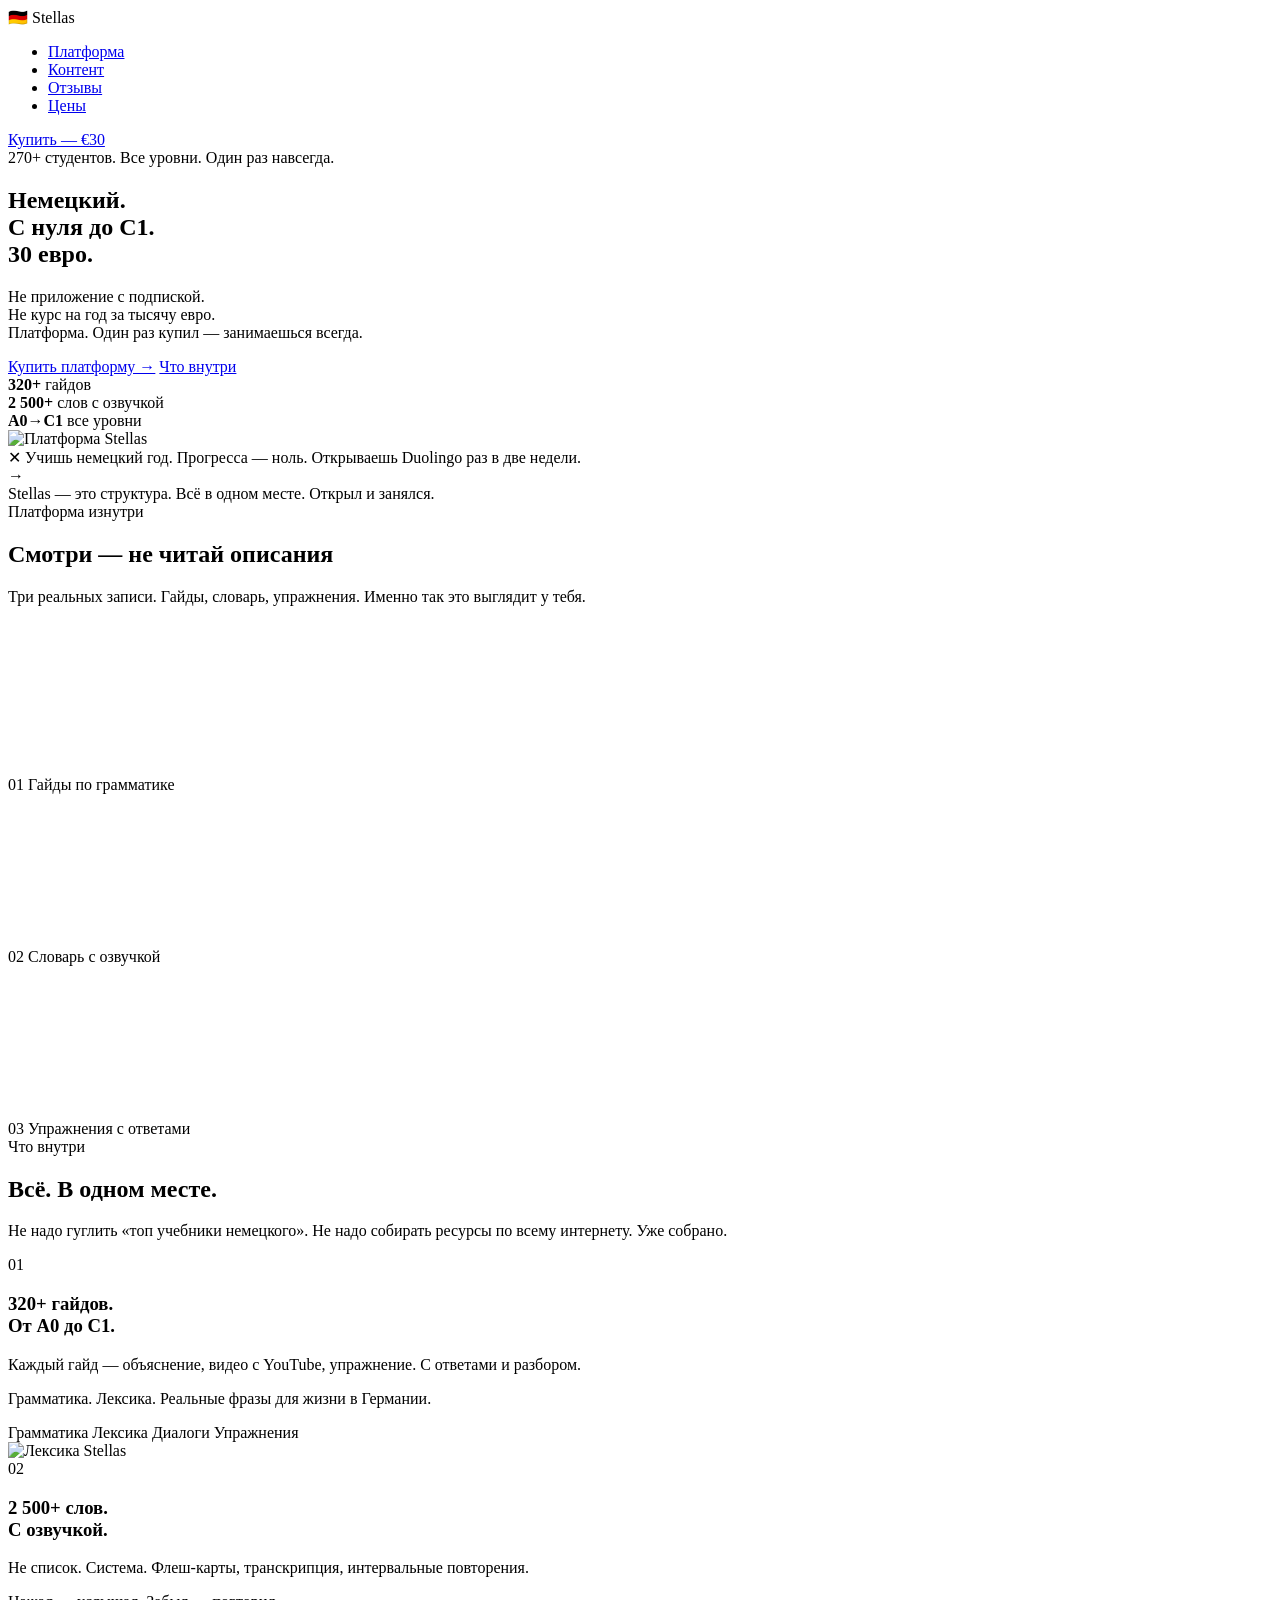
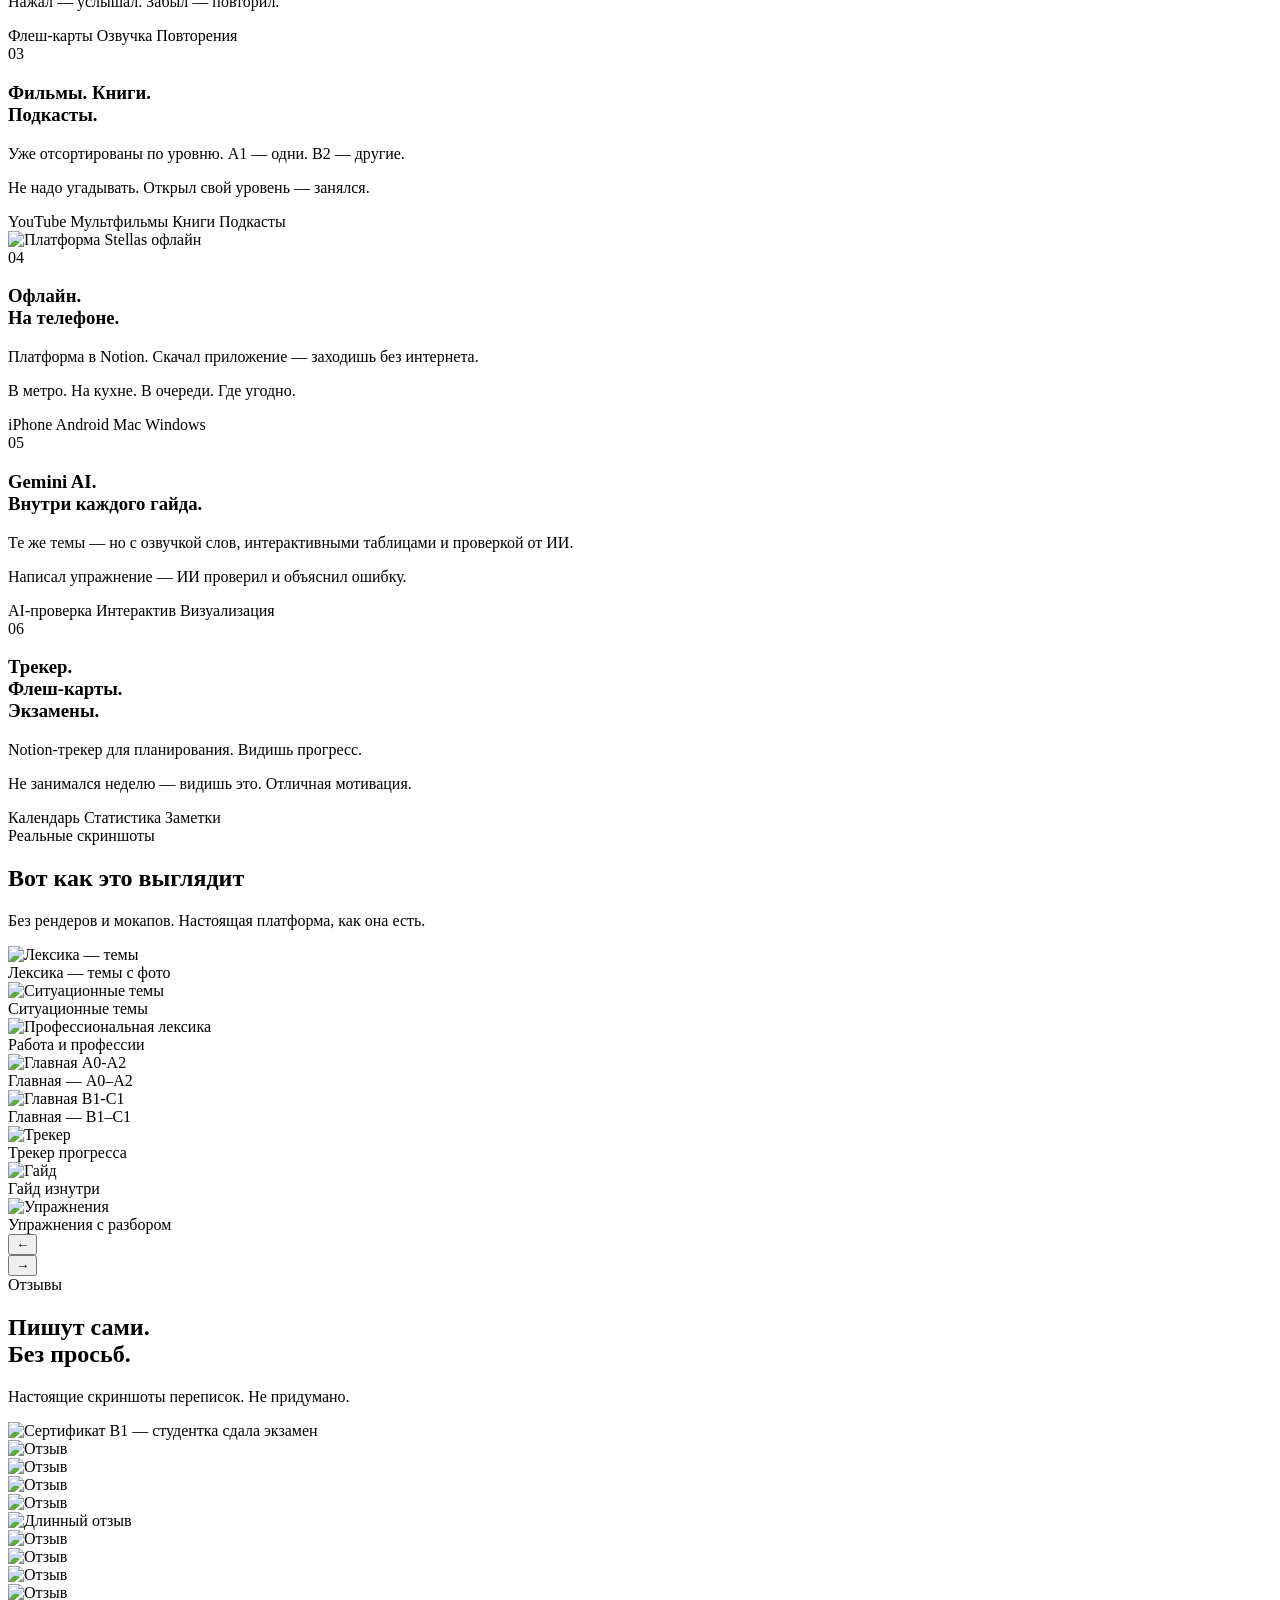
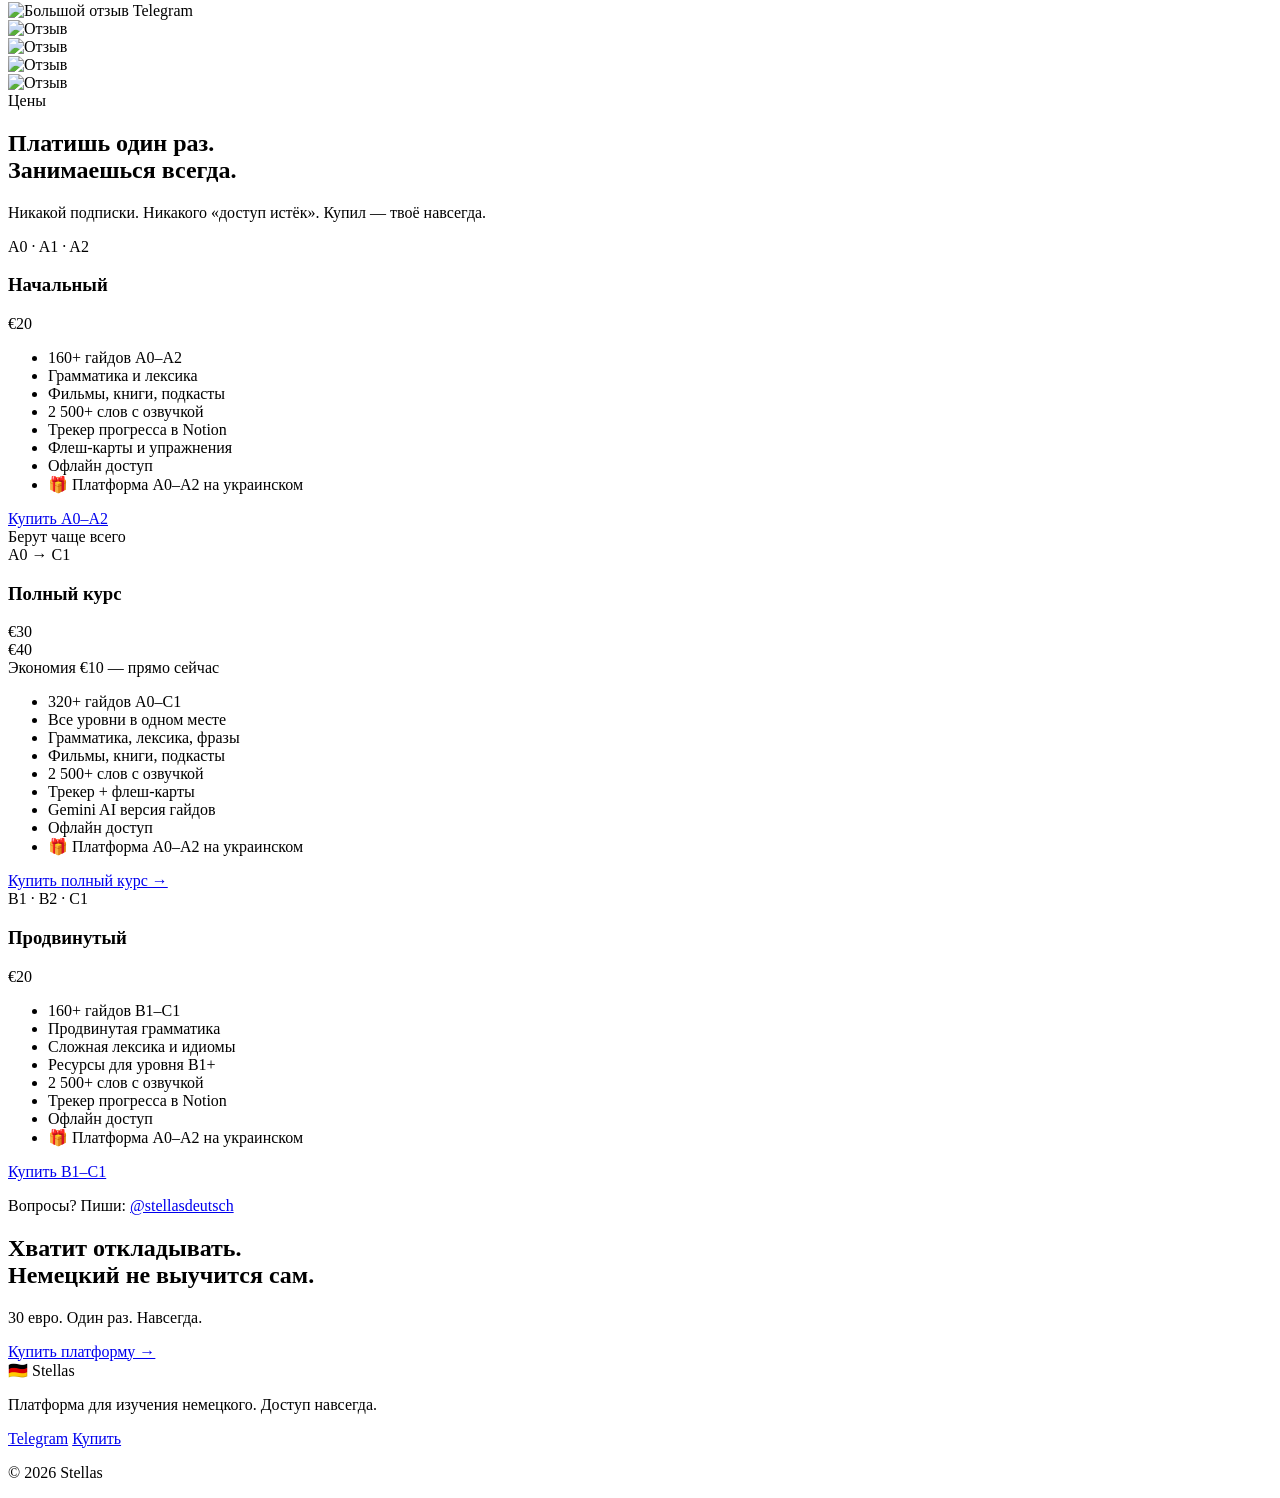
==== index.html @ a9d7dbe3 "Upload index.html" ====
<!DOCTYPE html>
<html lang="ru">
<head>
  <meta charset="UTF-8" />
  <meta name="viewport" content="width=device-width, initial-scale=1.0" />
  <title>Stellas — немецкий с нуля до C1</title>
  <meta name="description" content="320+ гайдов, 2500+ слов с озвучкой, фильмы и подкасты по уровню. Один раз — навсегда. 30 евро." />
  <link rel="preconnect" href="https://fonts.googleapis.com" />
  <link rel="preconnect" href="https://fonts.gstatic.com" crossorigin />
  <link href="https://fonts.googleapis.com/css2?family=Inter:ital,wght@0,300;0,400;0,500;0,600;0,700;0,800;0,900;1,400&display=swap" rel="stylesheet" />
  <link rel="stylesheet" href="style.css" />
</head>
<body>

  <!-- NAV -->
  <nav id="navbar">
    <div class="nav-inner">
      <div class="nav-logo">🇩🇪 Stellas</div>
      <ul class="nav-links">
        <li><a href="#features">Платформа</a></li>
        <li><a href="#platform">Контент</a></li>
        <li><a href="#reviews">Отзывы</a></li>
        <li><a href="#pricing">Цены</a></li>
      </ul>
      <a href="https://app.lava.top/801303618?tabId=products&sort=published" target="_blank" class="nav-cta" id="nav-buy-btn">Купить — €30</a>
    </div>
  </nav>

  <!-- HERO -->
  <section class="hero" id="hero">
    <div class="hero-inner">
      <div class="hero-left">
        <div class="hero-eyebrow">270+ студентов. Все уровни. Один раз навсегда.</div>
        <h1 class="hero-title">
          Немецкий.<br />
          <span class="hero-title-accent">С нуля до C1.</span><br />
          30 евро.
        </h1>
        <p class="hero-body">
          Не приложение с подпиской.<br />
          Не курс на год за тысячу евро.<br />
          Платформа. Один раз купил — занимаешься всегда.
        </p>
        <div class="hero-actions">
          <a href="https://app.lava.top/801303618?tabId=products&sort=published" target="_blank" class="btn-primary" id="hero-buy-btn">Купить платформу →</a>
          <a href="#features" class="btn-ghost" id="hero-learn-more-btn">Что внутри</a>
        </div>
        <div class="hero-proof">
          <div class="proof-item">
            <strong>320+</strong>
            <span>гайдов</span>
          </div>
          <div class="proof-sep"></div>
          <div class="proof-item">
            <strong>2 500+</strong>
            <span>слов с озвучкой</span>
          </div>
          <div class="proof-sep"></div>
          <div class="proof-item">
            <strong>A0→C1</strong>
            <span>все уровни</span>
          </div>
        </div>
      </div>
      <div class="hero-right">
        <div class="hero-mockup">
          <img src="платформа/Screenshot 2026-04-17 at 23.03.30.png" alt="Платформа Stellas" id="hero-platform-img" />
        </div>
      </div>
    </div>
  </section>

  <!-- PROBLEM STRIP -->
  <section class="problem-strip" id="problem">
    <div class="problem-inner">
      <div class="problem-text">
        <span class="problem-cross">✕</span> Учишь немецкий год. Прогресса — ноль. Открываешь Duolingo раз в две недели.
      </div>
      <div class="problem-arrow">→</div>
      <div class="problem-solution">
        Stellas — это структура. Всё в одном месте. Открыл и занялся.
      </div>
    </div>
  </section>

  <!-- VIDEO -->
  <section class="video-section" id="video">
    <div class="section-header">
      <div class="section-label">Платформа изнутри</div>
      <h2 class="section-title">Смотри — не читай описания</h2>
      <p class="section-sub">Три реальных записи. Гайды, словарь, упражнения. Именно так это выглядит у тебя.</p>
    </div>
    <div class="video-grid">
      <div class="video-card" id="video-card-1">
        <video autoplay muted loop playsinline>
          <source src="Screen Recording 2026-04-24 at 21.16.39.mov" type="video/mp4" />
        </video>
        <div class="video-label">
          <span class="video-num">01</span>
          <span>Гайды по грамматике</span>
        </div>
      </div>
      <div class="video-card" id="video-card-2">
        <video autoplay muted loop playsinline>
          <source src="Screen Recording 2026-04-24 at 21.17.25.mov" type="video/mp4" />
        </video>
        <div class="video-label">
          <span class="video-num">02</span>
          <span>Словарь с озвучкой</span>
        </div>
      </div>
      <div class="video-card" id="video-card-3">
        <video autoplay muted loop playsinline>
          <source src="Screen Recording 2026-04-24 at 21.18.59.mov" type="video/mp4" />
        </video>
        <div class="video-label">
          <span class="video-num">03</span>
          <span>Упражнения с ответами</span>
        </div>
      </div>
    </div>
  </section>

  <!-- FEATURES -->
  <section class="features" id="features">
    <div class="section-header">
      <div class="section-label">Что внутри</div>
      <h2 class="section-title">Всё. В одном месте.</h2>
      <p class="section-sub">Не надо гуглить «топ учебники немецкого». Не надо собирать ресурсы по всему интернету. Уже собрано.</p>
    </div>

    <div class="features-bento">

      <div class="bento-card bento-wide" id="feature-guides">
        <div class="bento-content">
          <div class="bento-num">01</div>
          <h3>320+ гайдов.<br />От A0 до C1.</h3>
          <p>Каждый гайд — объяснение, видео с YouTube, упражнение. С ответами и разбором.</p>
          <p>Грамматика. Лексика. Реальные фразы для жизни в Германии.</p>
          <div class="bento-tags">
            <span>Грамматика</span>
            <span>Лексика</span>
            <span>Диалоги</span>
            <span>Упражнения</span>
          </div>
        </div>
        <div class="bento-img-wrap">
          <img src="платформа/Screenshot 2026-04-17 at 22.57.35.png" alt="Лексика Stellas" />
        </div>
      </div>

      <div class="bento-card" id="feature-words">
        <div class="bento-num">02</div>
        <h3>2 500+ слов.<br />С озвучкой.</h3>
        <p>Не список. Система. Флеш-карты, транскрипция, интервальные повторения.</p>
        <p>Нажал — услышал. Забыл — повторил.</p>
        <div class="bento-tags">
          <span>Флеш-карты</span>
          <span>Озвучка</span>
          <span>Повторения</span>
        </div>
      </div>

      <div class="bento-card" id="feature-resources">
        <div class="bento-num">03</div>
        <h3>Фильмы. Книги.<br />Подкасты.</h3>
        <p>Уже отсортированы по уровню. A1 — одни. B2 — другие.</p>
        <p>Не надо угадывать. Открыл свой уровень — занялся.</p>
        <div class="bento-tags">
          <span>YouTube</span>
          <span>Мультфильмы</span>
          <span>Книги</span>
          <span>Подкасты</span>
        </div>
      </div>

      <div class="bento-card bento-wide bento-flip" id="feature-platform">
        <div class="bento-img-wrap">
          <img src="платформа/Screenshot 2026-04-18 at 17.24.34.png" alt="Платформа Stellas офлайн" />
        </div>
        <div class="bento-content">
          <div class="bento-num">04</div>
          <h3>Офлайн.<br />На телефоне.</h3>
          <p>Платформа в Notion. Скачал приложение — заходишь без интернета.</p>
          <p>В метро. На кухне. В очереди. Где угодно.</p>
          <div class="bento-tags">
            <span>iPhone</span>
            <span>Android</span>
            <span>Mac</span>
            <span>Windows</span>
          </div>
        </div>
      </div>

      <div class="bento-card bento-accent" id="feature-gemini">
        <div class="bento-num bento-num-light">05</div>
        <h3>Gemini AI.<br />Внутри каждого гайда.</h3>
        <p>Те же темы — но с озвучкой слов, интерактивными таблицами и проверкой от ИИ.</p>
        <p>Написал упражнение — ИИ проверил и объяснил ошибку.</p>
        <div class="bento-tags bento-tags-light">
          <span>AI-проверка</span>
          <span>Интерактив</span>
          <span>Визуализация</span>
        </div>
      </div>

      <div class="bento-card" id="feature-tracker">
        <div class="bento-num">06</div>
        <h3>Трекер.<br />Флеш-карты.<br />Экзамены.</h3>
        <p>Notion-трекер для планирования. Видишь прогресс.</p>
        <p>Не занимался неделю — видишь это. Отличная мотивация.</p>
        <div class="bento-tags">
          <span>Календарь</span>
          <span>Статистика</span>
          <span>Заметки</span>
        </div>
      </div>

    </div>
  </section>

  <!-- SCREENSHOTS SLIDER -->
  <section class="platform" id="platform">
    <div class="section-header">
      <div class="section-label">Реальные скриншоты</div>
      <h2 class="section-title">Вот как это выглядит</h2>
      <p class="section-sub">Без рендеров и мокапов. Настоящая платформа, как она есть.</p>
    </div>
    <div class="screenshots-slider" id="screenshots-slider">
      <div class="screenshots-track" id="screenshots-track">
        <div class="screenshot-slide">
          <img src="платформа/Screenshot 2026-04-17 at 22.57.35.png" alt="Лексика — темы" />
          <div class="slide-caption">Лексика — темы с фото</div>
        </div>
        <div class="screenshot-slide">
          <img src="платформа/Screenshot 2026-04-17 at 22.58.00.png" alt="Ситуационные темы" />
          <div class="slide-caption">Ситуационные темы</div>
        </div>
        <div class="screenshot-slide">
          <img src="платформа/Screenshot 2026-04-17 at 22.58.31.png" alt="Профессиональная лексика" />
          <div class="slide-caption">Работа и профессии</div>
        </div>
        <div class="screenshot-slide">
          <img src="платформа/Screenshot 2026-04-17 at 23.03.30.png" alt="Главная A0-A2" />
          <div class="slide-caption">Главная — A0–A2</div>
        </div>
        <div class="screenshot-slide">
          <img src="платформа/Screenshot 2026-04-18 at 17.24.34.png" alt="Главная B1-C1" />
          <div class="slide-caption">Главная — B1–C1</div>
        </div>
        <div class="screenshot-slide">
          <img src="платформа/Screenshot 2026-04-17 at 23.04.12.png" alt="Трекер" />
          <div class="slide-caption">Трекер прогресса</div>
        </div>
        <div class="screenshot-slide">
          <img src="платформа/photo_2026-04-23_18-46-44.jpg" alt="Гайд" />
          <div class="slide-caption">Гайд изнутри</div>
        </div>
        <div class="screenshot-slide">
          <img src="платформа/photo_2026-04-23_18-46-44 (2).jpg" alt="Упражнения" />
          <div class="slide-caption">Упражнения с разбором</div>
        </div>
      </div>
    </div>
    <div class="slider-controls">
      <button class="slider-btn" id="slider-prev" onclick="slideChange(-1)">←</button>
      <div class="slider-dots" id="slider-dots"></div>
      <button class="slider-btn" id="slider-next" onclick="slideChange(1)">→</button>
    </div>
  </section>

  <!-- REVIEWS -->
  <section class="reviews" id="reviews">
    <div class="section-header">
      <div class="section-label">Отзывы</div>
      <h2 class="section-title">Пишут сами.<br />Без просьб.</h2>
      <p class="section-sub">Настоящие скриншоты переписок. Не придумано.</p>
    </div>

    <div class="reviews-masonry">

      <!-- COLUMN 1 -->
      <div class="reviews-col">
        <div class="review-photo-card" id="review-cert">
          <img src="reviews/photo_2025-08-21_14-51-36.jpg" alt="Сертификат B1 — студентка сдала экзамен" />
        </div>
        <div class="review-photo-card" id="review-r3">
          <img src="reviews/photo_2025-03-27_22-00-14.jpg" alt="Отзыв" />
        </div>
        <div class="review-photo-card" id="review-r6">
          <img src="reviews/photo_2025-06-15_16-45-13 (2).jpg" alt="Отзыв" />
        </div>
        <div class="review-photo-card" id="review-r9">
          <img src="reviews/photo_2026-03-03_19-51-55.jpg" alt="Отзыв" />
        </div>
        <div class="review-photo-card" id="review-r12">
          <img src="reviews/photo_2026-03-15_18-00-11.jpg" alt="Отзыв" />
        </div>
      </div>

      <!-- COLUMN 2 -->
      <div class="reviews-col">
        <div class="review-photo-card" id="review-long">
          <img src="reviews/photo_2025-03-29_17-36-30.jpg" alt="Длинный отзыв" />
        </div>
        <div class="review-photo-card" id="review-r4">
          <img src="reviews/photo_2025-03-27_23-09-20.jpg" alt="Отзыв" />
        </div>
        <div class="review-photo-card" id="review-r7">
          <img src="reviews/photo_2025-05-23_20-03-47.jpg" alt="Отзыв" />
        </div>
        <div class="review-photo-card" id="review-r10">
          <img src="reviews/photo_2026-03-03_19-51-55 (2).jpg" alt="Отзыв" />
        </div>
        <div class="review-photo-card" id="review-r13">
          <img src="reviews/photo_2026-03-15_18-00-13.jpg" alt="Отзыв" />
        </div>
      </div>

      <!-- COLUMN 3 -->
      <div class="reviews-col">
        <div class="review-photo-card" id="review-tg-long">
          <img src="reviews/photo_2026-01-12_19-38-48.jpg" alt="Большой отзыв Telegram" />
        </div>
        <div class="review-photo-card" id="review-r5">
          <img src="reviews/photo_2025-03-27_22-05-08.jpg" alt="Отзыв" />
        </div>
        <div class="review-photo-card" id="review-r8">
          <img src="reviews/photo_2025-08-21_14-51-36 (2).jpg" alt="Отзыв" />
        </div>
        <div class="review-photo-card" id="review-r11">
          <img src="reviews/photo_2026-03-15_18-00-00.jpg" alt="Отзыв" />
        </div>
        <div class="review-photo-card" id="review-r14">
          <img src="reviews/photo_2026-03-23_10-42-29.jpg" alt="Отзыв" />
        </div>
      </div>

    </div>
  </section>

  <!-- PRICING -->
  <section class="pricing" id="pricing">
    <div class="section-header">
      <div class="section-label">Цены</div>
      <h2 class="section-title">Платишь один раз.<br />Занимаешься всегда.</h2>
      <p class="section-sub">Никакой подписки. Никакого «доступ истёк». Купил — твоё навсегда.</p>
    </div>

    <div class="pricing-cards">

      <div class="pricing-card" id="pricing-a0-a2">
        <div class="plan-level">A0 · A1 · A2</div>
        <h3 class="plan-name">Начальный</h3>
        <div class="plan-price">€20</div>
        <ul class="plan-features">
          <li>160+ гайдов A0–A2</li>
          <li>Грамматика и лексика</li>
          <li>Фильмы, книги, подкасты</li>
          <li>2 500+ слов с озвучкой</li>
          <li>Трекер прогресса в Notion</li>
          <li>Флеш-карты и упражнения</li>
          <li>Офлайн доступ</li>
          <li class="bonus-item">🎁 Платформа A0–A2 на украинском</li>
        </ul>
        <a href="https://app.lava.top/801303618?tabId=products&sort=published" target="_blank" class="plan-btn" id="pricing-a0-btn">Купить A0–A2</a>
      </div>

      <div class="pricing-card pricing-featured" id="pricing-full">
        <div class="plan-badge">Берут чаще всего</div>
        <div class="plan-level">A0 → C1</div>
        <h3 class="plan-name">Полный курс</h3>
        <div class="plan-price-wrap">
          <div class="plan-price">€30</div>
          <div class="plan-old-price">€40</div>
        </div>
        <div class="plan-savings">Экономия €10 — прямо сейчас</div>
        <ul class="plan-features">
          <li>320+ гайдов A0–C1</li>
          <li>Все уровни в одном месте</li>
          <li>Грамматика, лексика, фразы</li>
          <li>Фильмы, книги, подкасты</li>
          <li>2 500+ слов с озвучкой</li>
          <li>Трекер + флеш-карты</li>
          <li>Gemini AI версия гайдов</li>
          <li>Офлайн доступ</li>
          <li class="bonus-item">🎁 Платформа A0–A2 на украинском</li>
        </ul>
        <a href="https://app.lava.top/801303618?tabId=products&sort=published" target="_blank" class="plan-btn plan-btn-primary" id="pricing-full-btn">Купить полный курс →</a>
      </div>

      <div class="pricing-card" id="pricing-b1-c1">
        <div class="plan-level">B1 · B2 · C1</div>
        <h3 class="plan-name">Продвинутый</h3>
        <div class="plan-price">€20</div>
        <ul class="plan-features">
          <li>160+ гайдов B1–C1</li>
          <li>Продвинутая грамматика</li>
          <li>Сложная лексика и идиомы</li>
          <li>Ресурсы для уровня B1+</li>
          <li>2 500+ слов с озвучкой</li>
          <li>Трекер прогресса в Notion</li>
          <li>Офлайн доступ</li>
          <li class="bonus-item">🎁 Платформа A0–A2 на украинском</li>
        </ul>
        <a href="https://app.lava.top/801303618?tabId=products&sort=published" target="_blank" class="plan-btn" id="pricing-b1-btn">Купить B1–C1</a>
      </div>

    </div>

    <p class="pricing-note">Вопросы? Пиши: <a href="https://t.me/stellasdeutsch" target="_blank">@stellasdeutsch</a></p>
  </section>

  <!-- CTA -->
  <section class="cta-banner" id="cta">
    <div class="cta-inner">
      <h2>Хватит откладывать.<br />Немецкий не выучится сам.</h2>
      <p>30 евро. Один раз. Навсегда.</p>
      <a href="https://app.lava.top/801303618?tabId=products&sort=published" target="_blank" class="btn-primary btn-large" id="cta-final-btn">Купить платформу →</a>
    </div>
  </section>

  <!-- FOOTER -->
  <footer class="footer" id="footer">
    <div class="footer-inner">
      <div class="footer-brand">🇩🇪 Stellas</div>
      <p>Платформа для изучения немецкого. Доступ навсегда.</p>
      <div class="footer-links">
        <a href="https://t.me/stellasdeutsch" target="_blank">Telegram</a>
        <a href="https://app.lava.top/801303618?tabId=products&sort=published" target="_blank">Купить</a>
      </div>
      <p class="footer-legal">© 2026 Stellas</p>
    </div>
  </footer>

  <script src="script.js"></script>
</body>
</html>
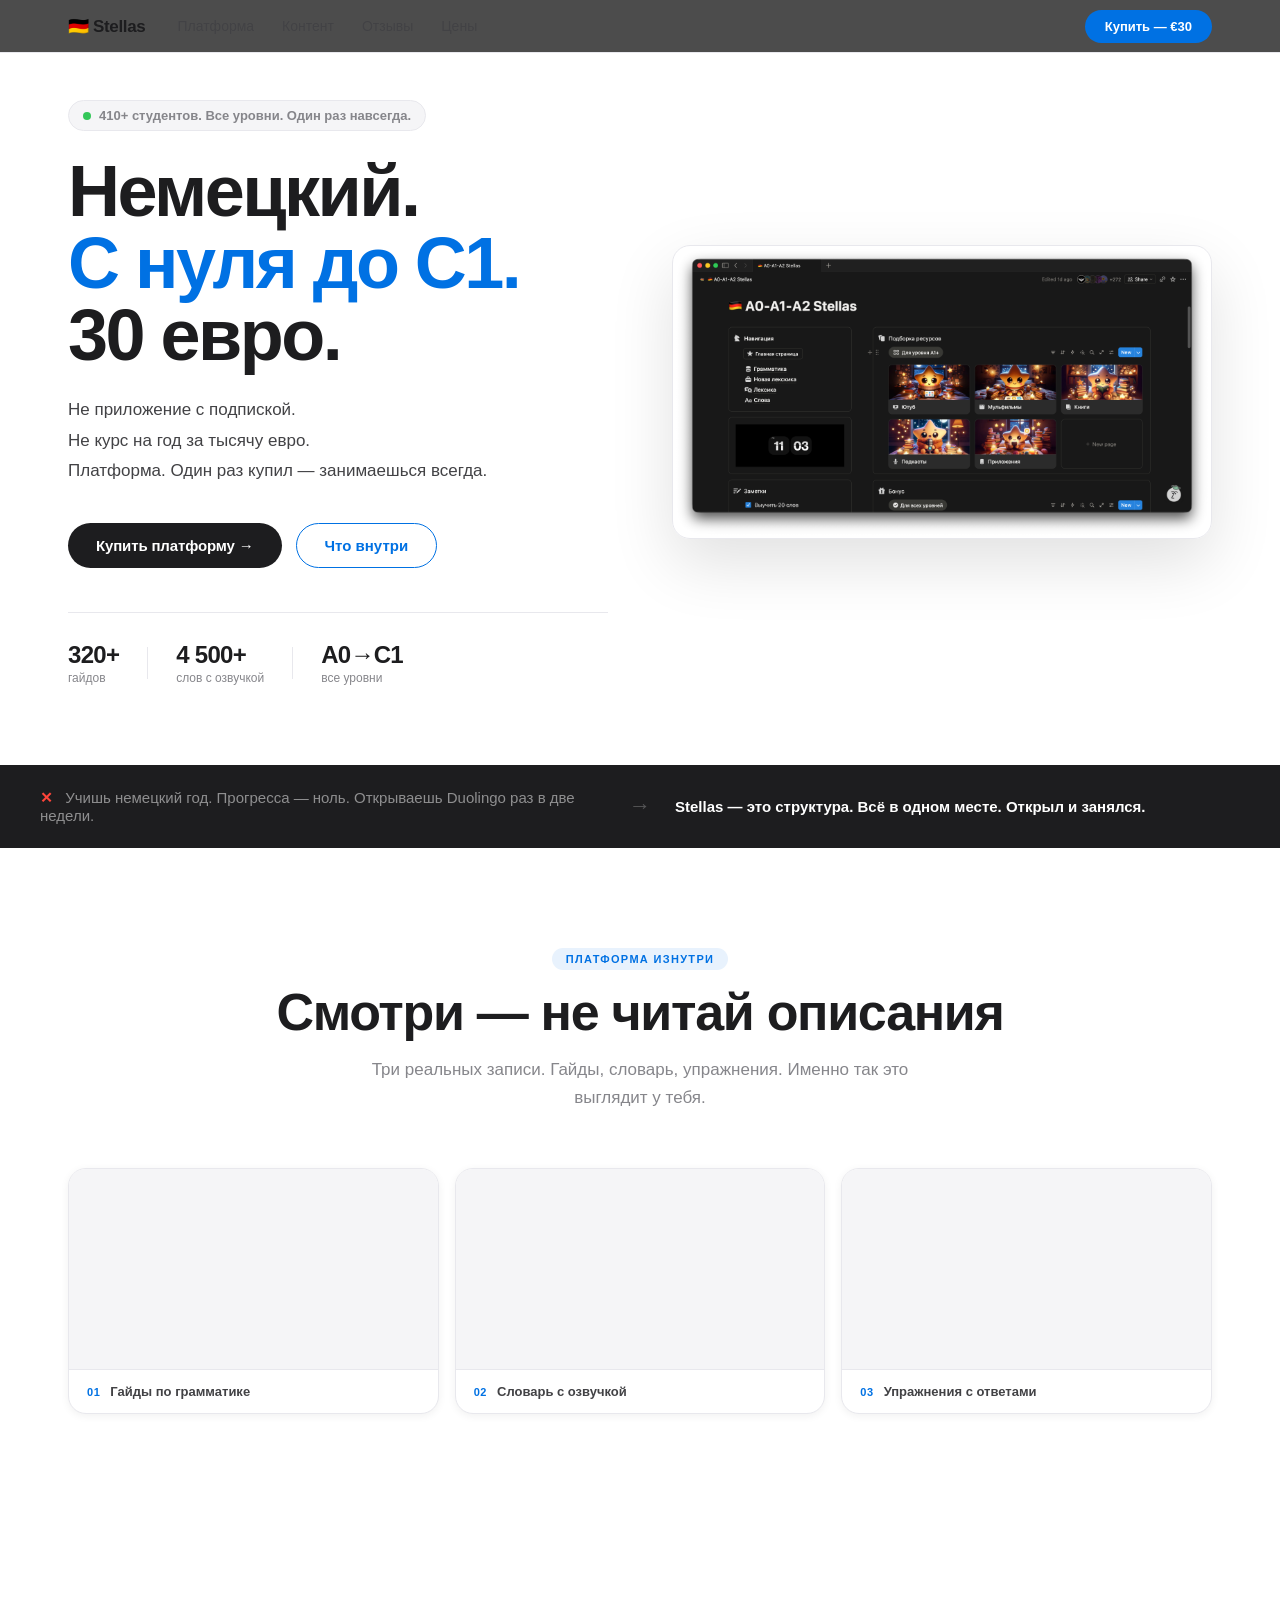
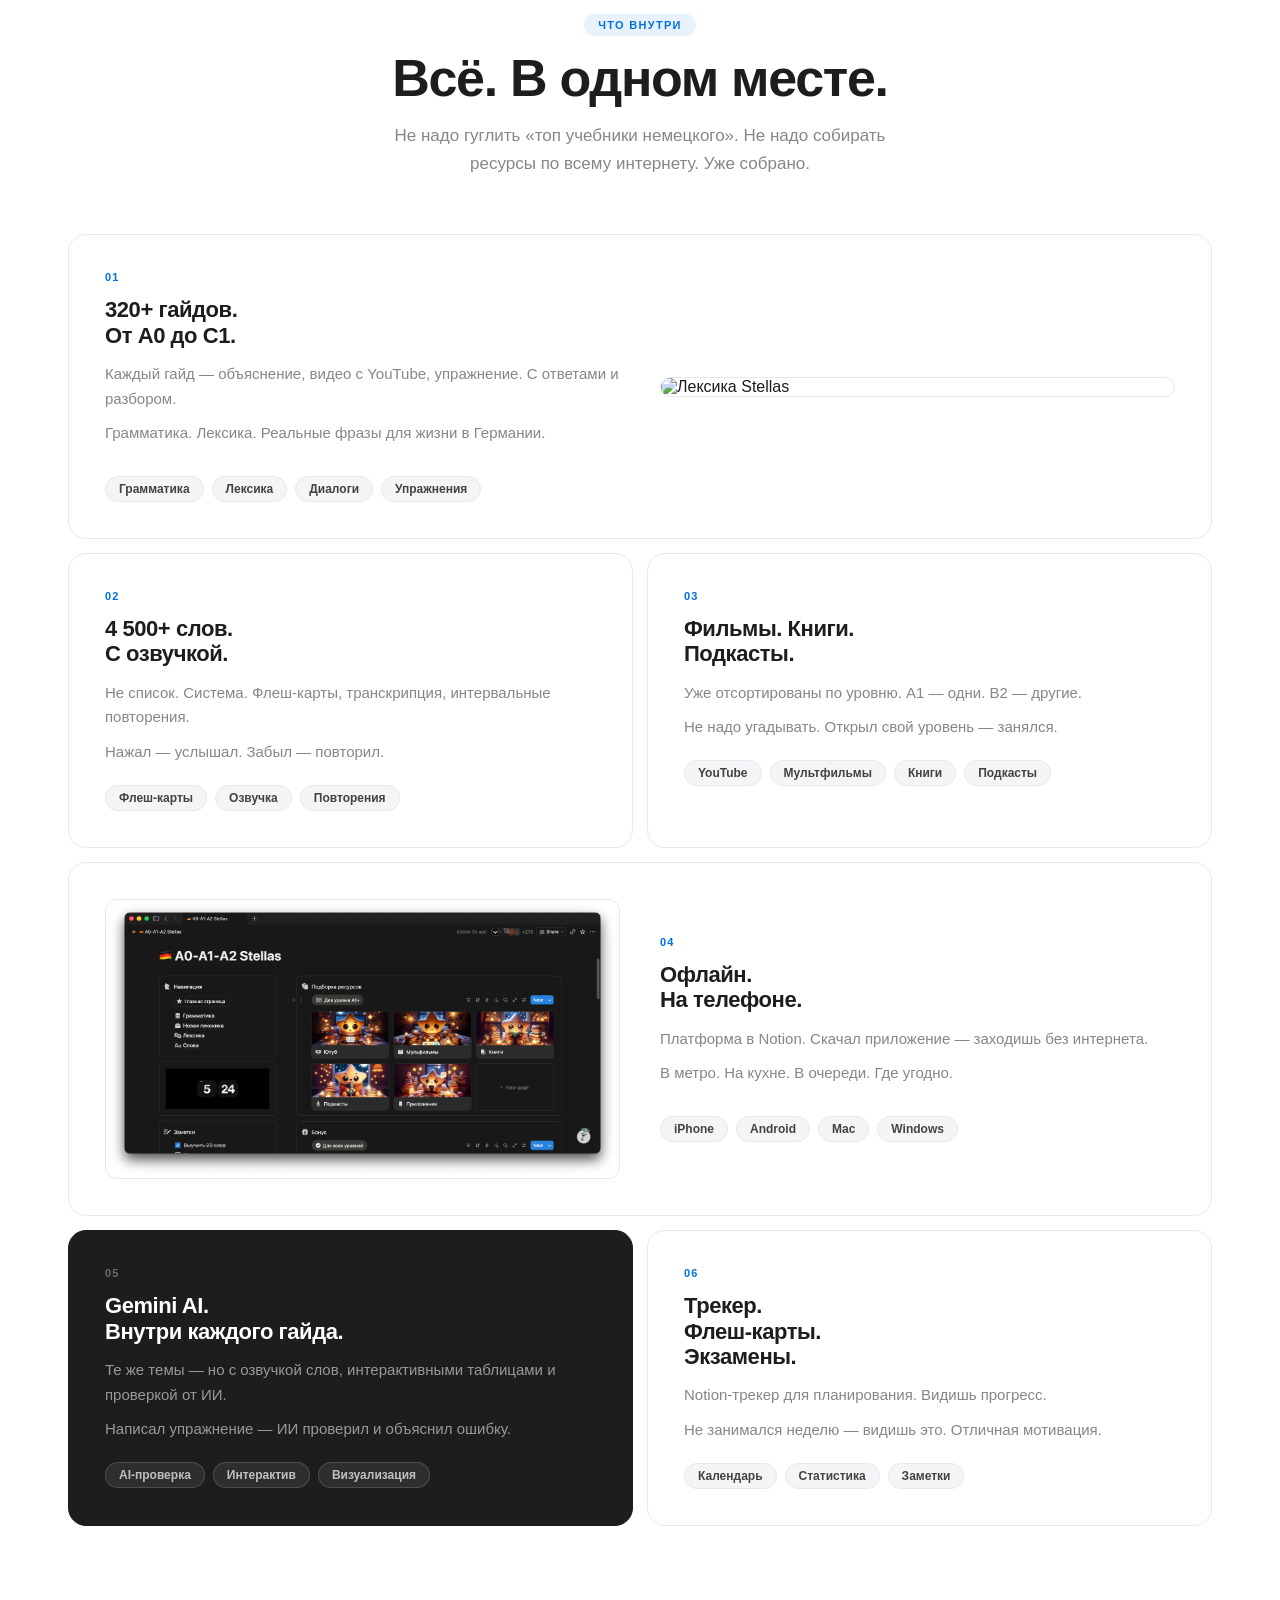
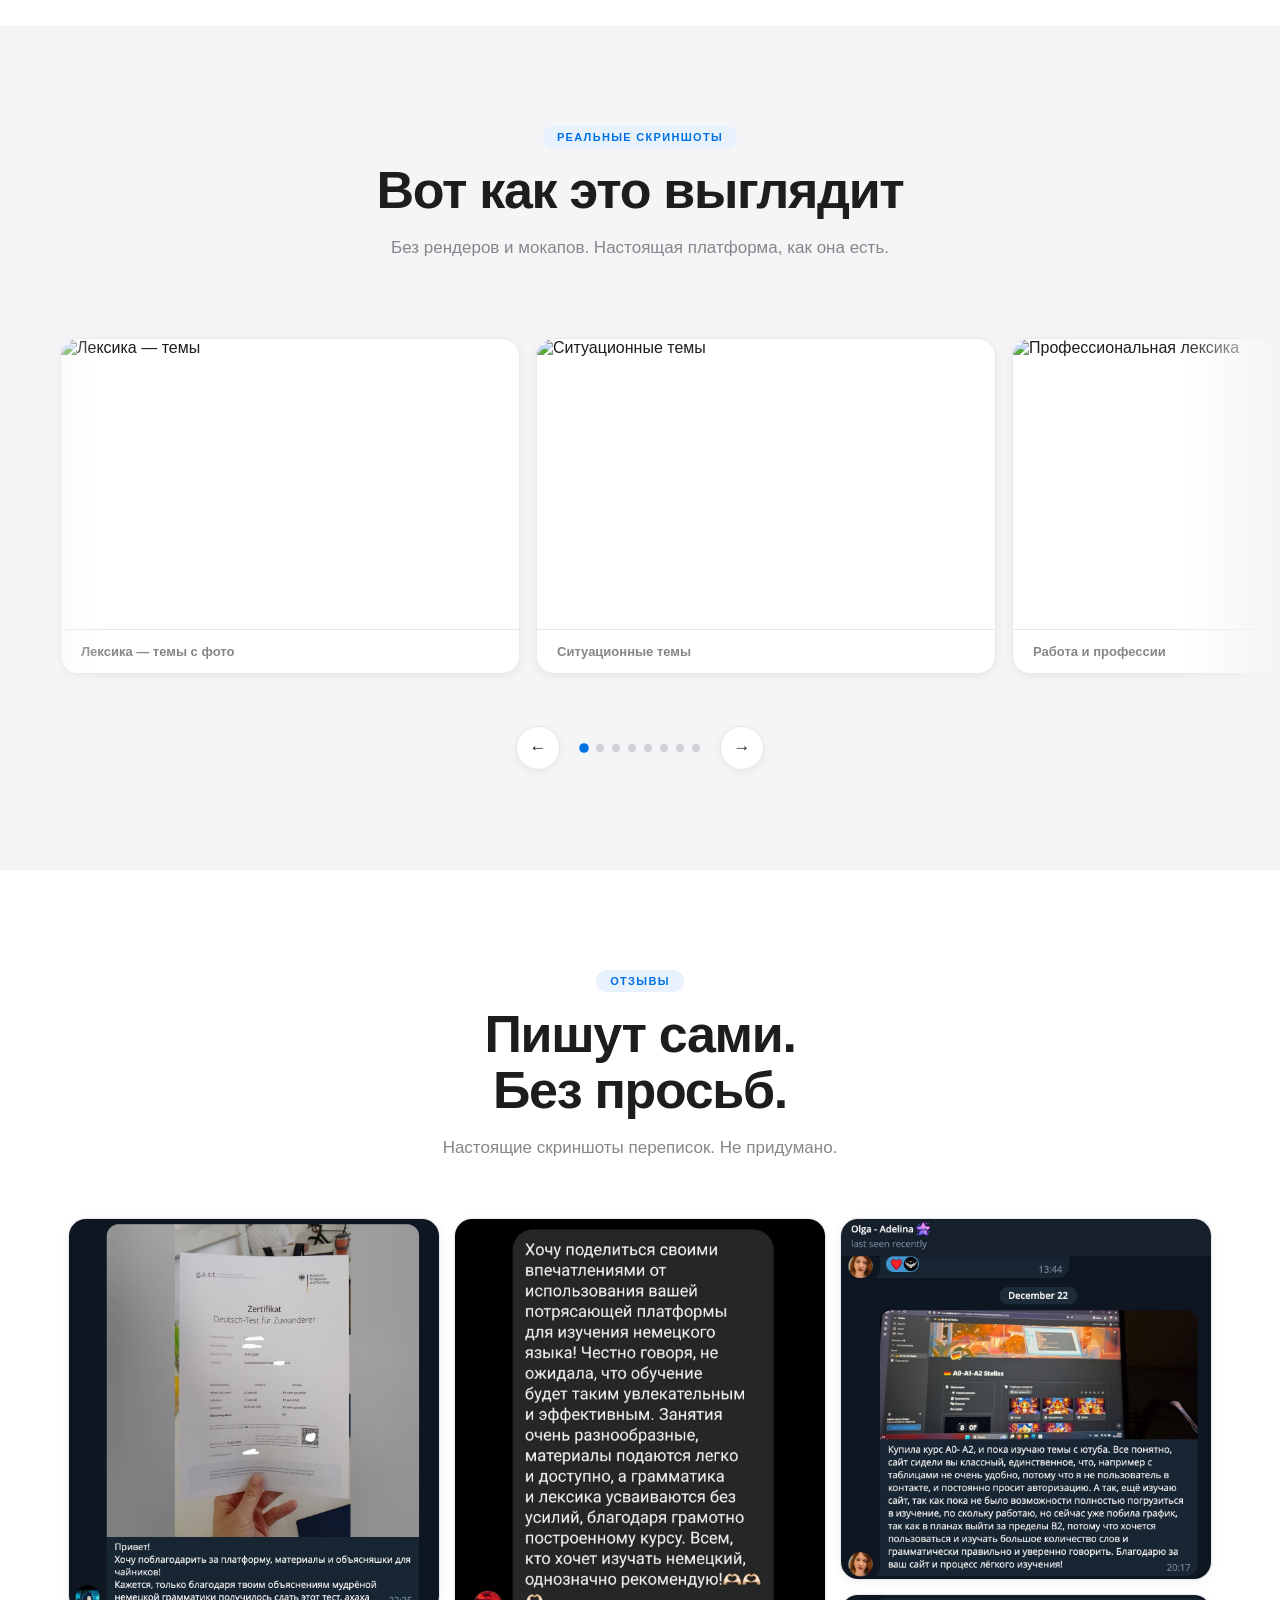
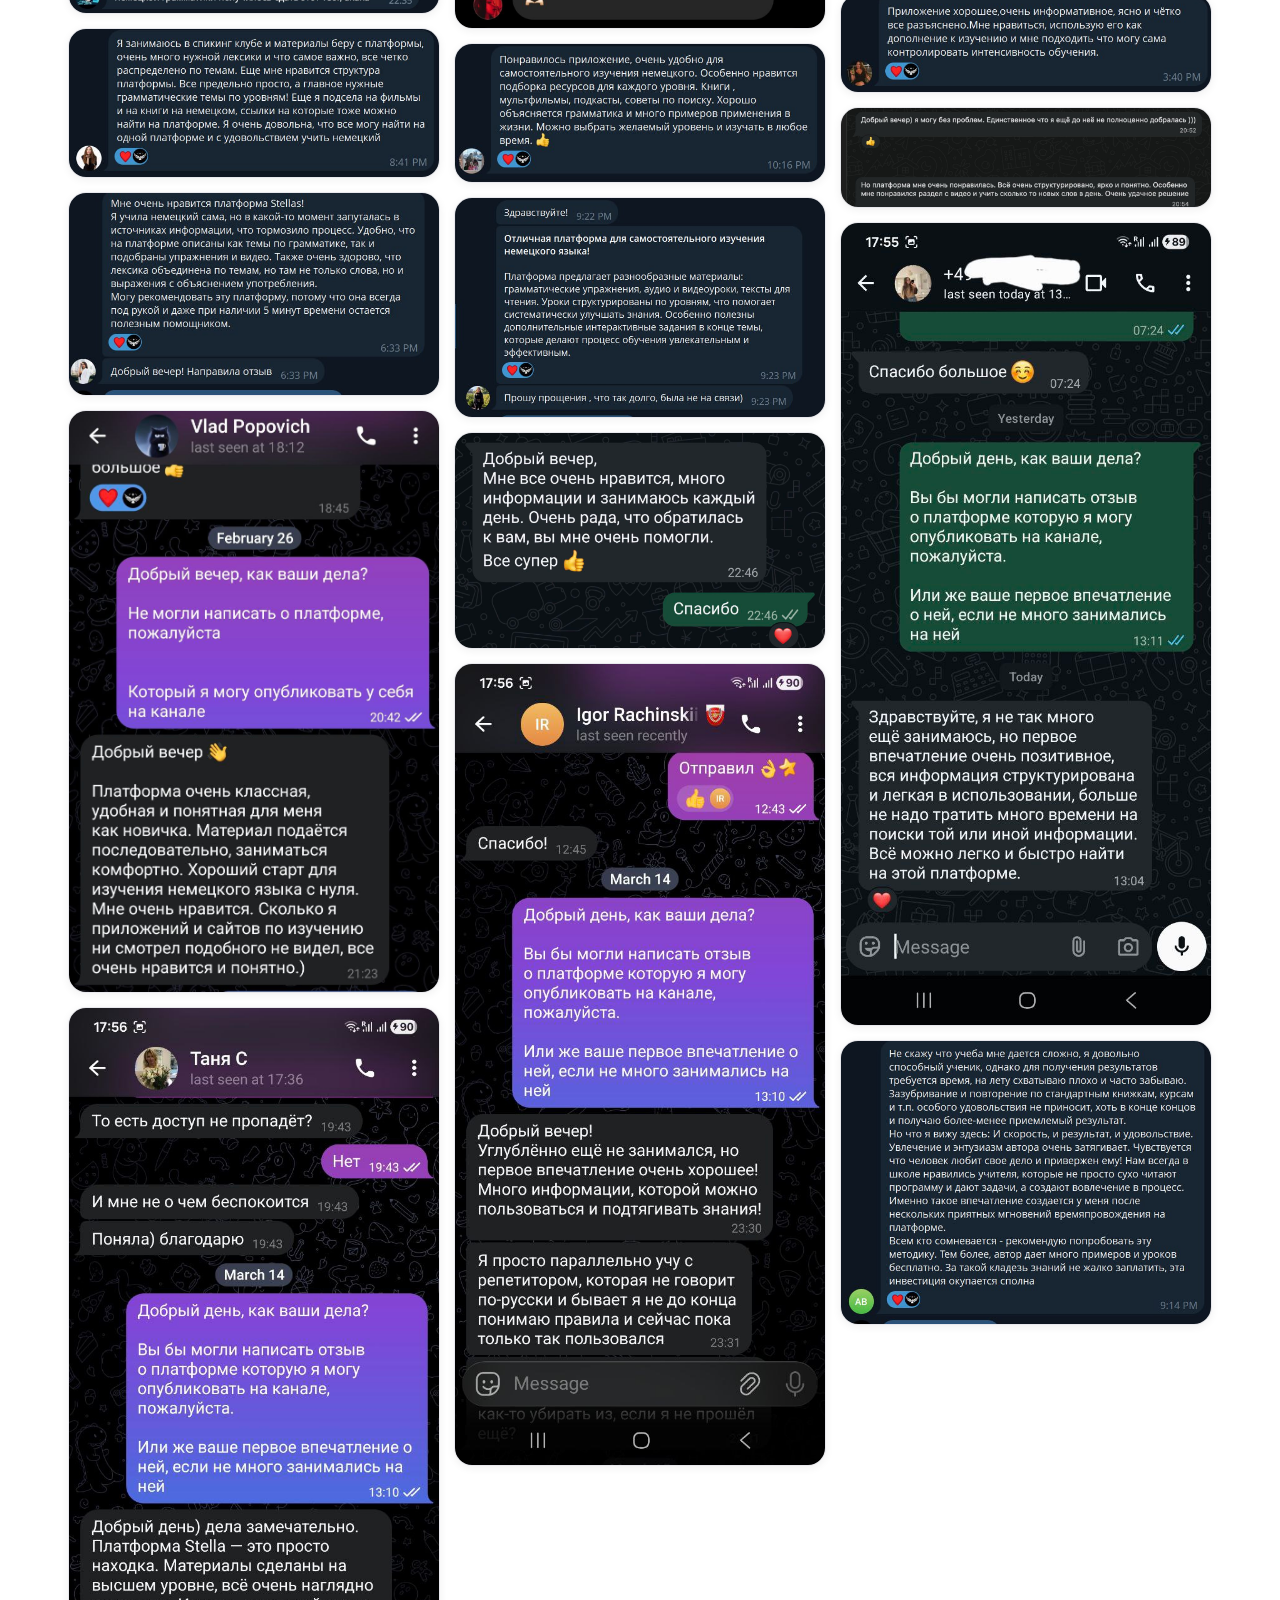
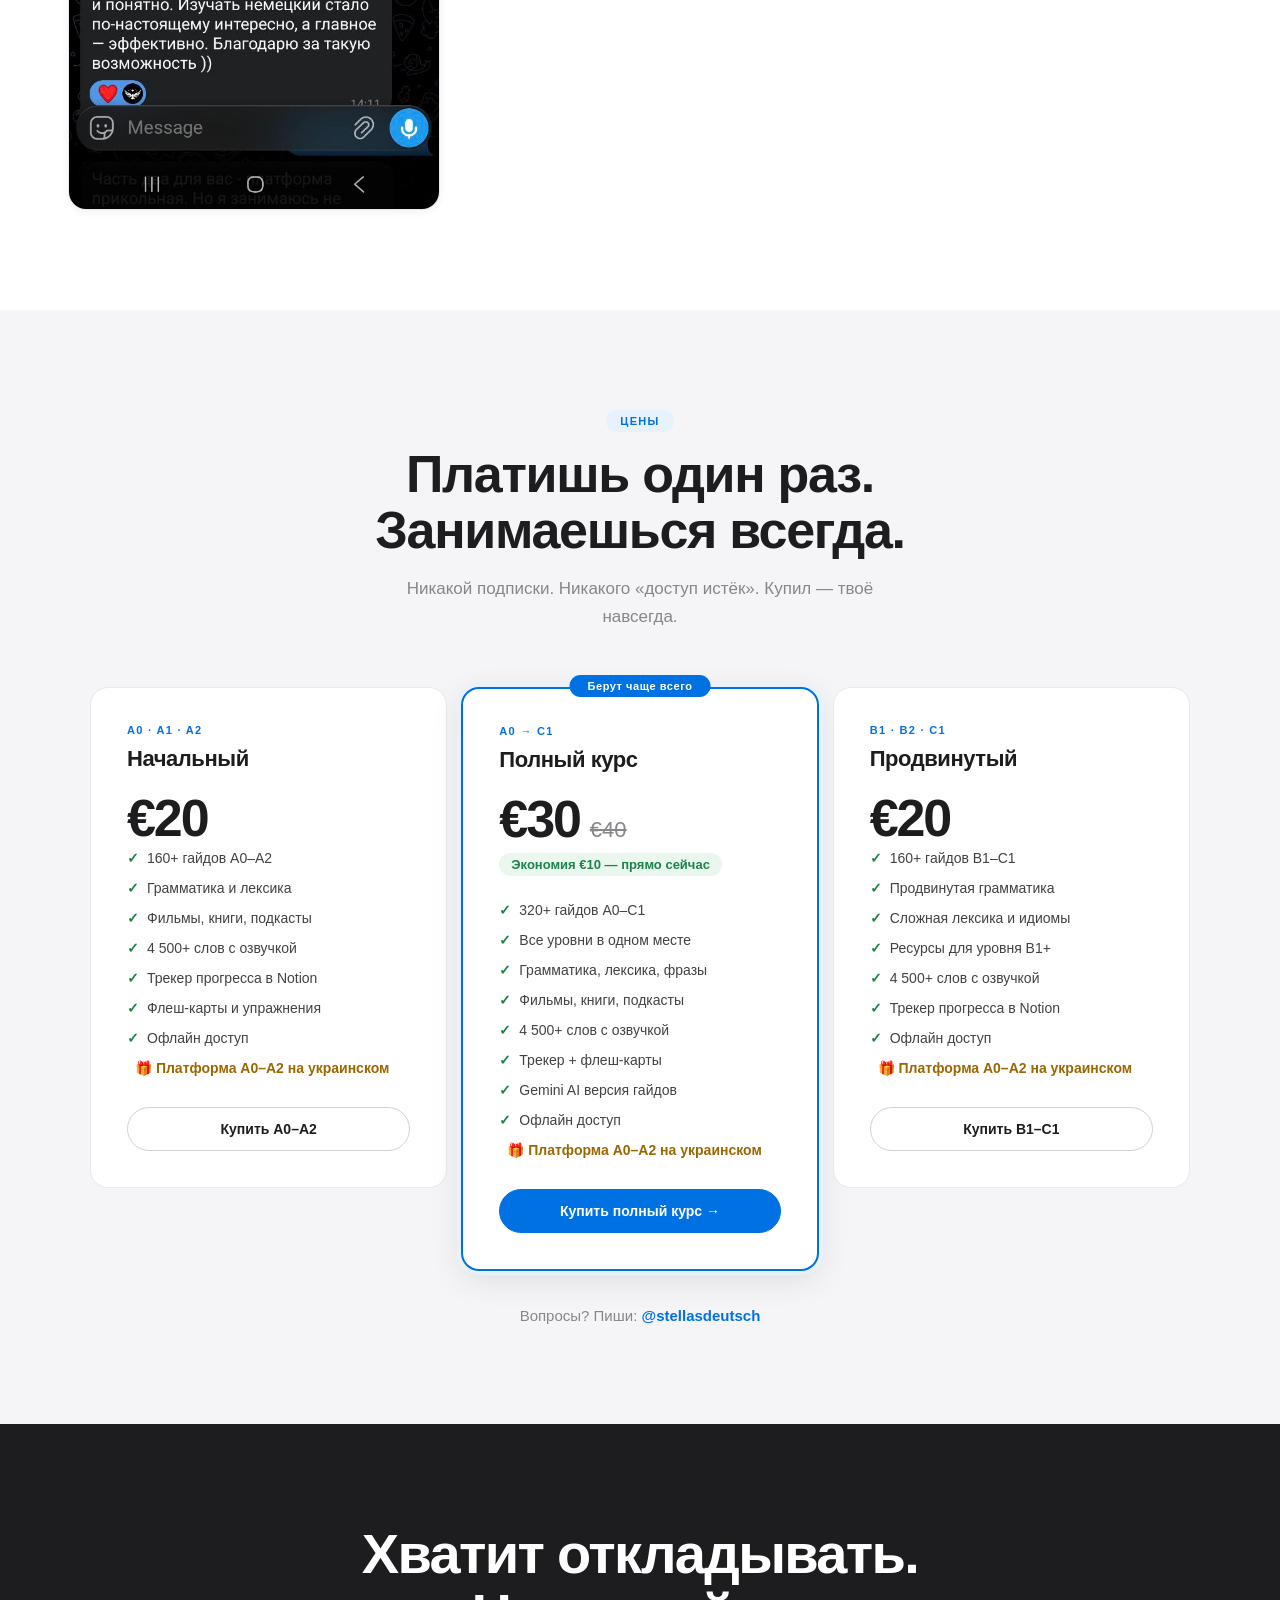
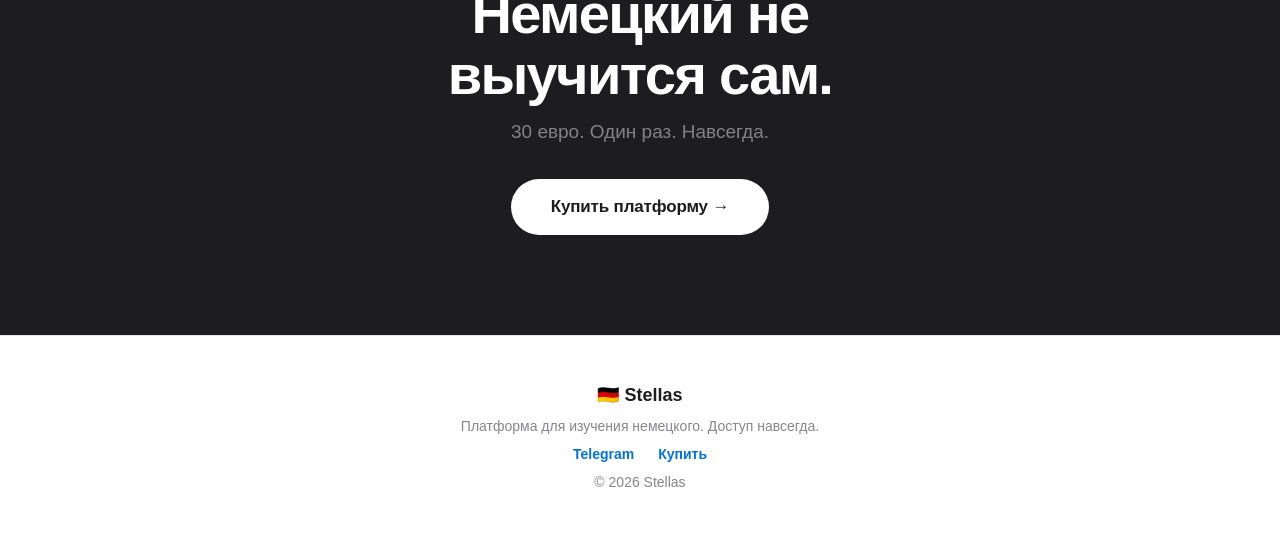
==== commit 57b556a2: "Update index.html" ====
--- a/index.html
+++ b/index.html
@@ -4,7 +4,7 @@
   <meta charset="UTF-8" />
   <meta name="viewport" content="width=device-width, initial-scale=1.0" />
   <title>Stellas — немецкий с нуля до C1</title>
-  <meta name="description" content="320+ гайдов, 2500+ слов с озвучкой, фильмы и подкасты по уровню. Один раз — навсегда. 30 евро." />
+  <meta name="description" content="320+ гайдов, 4 500+ слов с озвучкой, фильмы и подкасты по уровню. Один раз — навсегда. 30 евро." />
   <link rel="preconnect" href="https://fonts.googleapis.com" />
   <link rel="preconnect" href="https://fonts.gstatic.com" crossorigin />
   <link href="https://fonts.googleapis.com/css2?family=Inter:ital,wght@0,300;0,400;0,500;0,600;0,700;0,800;0,900;1,400&display=swap" rel="stylesheet" />
@@ -30,7 +30,7 @@
   <section class="hero" id="hero">
     <div class="hero-inner">
       <div class="hero-left">
-        <div class="hero-eyebrow">270+ студентов. Все уровни. Один раз навсегда.</div>
+        <div class="hero-eyebrow">410+ студентов. Все уровни. Один раз навсегда.</div>
         <h1 class="hero-title">
           Немецкий.<br />
           <span class="hero-title-accent">С нуля до C1.</span><br />
@@ -52,7 +52,7 @@
           </div>
           <div class="proof-sep"></div>
           <div class="proof-item">
-            <strong>2 500+</strong>
+            <strong>4 500+</strong>
             <span>слов с озвучкой</span>
           </div>
           <div class="proof-sep"></div>
@@ -151,7 +151,7 @@
 
       <div class="bento-card" id="feature-words">
         <div class="bento-num">02</div>
-        <h3>2 500+ слов.<br />С озвучкой.</h3>
+        <h3>4 500+ слов.<br />С озвучкой.</h3>
         <p>Не список. Система. Флеш-карты, транскрипция, интервальные повторения.</p>
         <p>Нажал — услышал. Забыл — повторил.</p>
         <div class="bento-tags">
@@ -357,7 +357,7 @@
           <li>160+ гайдов A0–A2</li>
           <li>Грамматика и лексика</li>
           <li>Фильмы, книги, подкасты</li>
-          <li>2 500+ слов с озвучкой</li>
+          <li>4 500+ слов с озвучкой</li>
           <li>Трекер прогресса в Notion</li>
           <li>Флеш-карты и упражнения</li>
           <li>Офлайн доступ</li>
@@ -380,7 +380,7 @@
           <li>Все уровни в одном месте</li>
           <li>Грамматика, лексика, фразы</li>
           <li>Фильмы, книги, подкасты</li>
-          <li>2 500+ слов с озвучкой</li>
+          <li>4 500+ слов с озвучкой</li>
           <li>Трекер + флеш-карты</li>
           <li>Gemini AI версия гайдов</li>
           <li>Офлайн доступ</li>
@@ -398,7 +398,7 @@
           <li>Продвинутая грамматика</li>
           <li>Сложная лексика и идиомы</li>
           <li>Ресурсы для уровня B1+</li>
-          <li>2 500+ слов с озвучкой</li>
+          <li>4 500+ слов с озвучкой</li>
           <li>Трекер прогресса в Notion</li>
           <li>Офлайн доступ</li>
           <li class="bonus-item">🎁 Платформа A0–A2 на украинском</li>
--- a/style.css
+++ b/style.css
@@ -0,0 +1,1026 @@
+/* ========================================
+   STELLAS — LIGHT THEME
+   ======================================== */
+
+*, *::before, *::after {
+  box-sizing: border-box;
+  margin: 0;
+  padding: 0;
+}
+
+:root {
+  --bg:           #ffffff;
+  --bg-soft:      #f5f5f7;
+  --bg-card:      #ffffff;
+  --bg-card-2:    #f9f9fb;
+  --border:       #e8e8ed;
+  --border-dark:  #d2d2d7;
+  --text:         #1d1d1f;
+  --text-2:       #424245;
+  --text-3:       #86868b;
+  --accent:       #0071e3;
+  --accent-hover: #0077ed;
+  --accent-light: #e8f2fd;
+  --black:        #1d1d1f;
+  --green:        #1d8348;
+  --green-light:  #e9f7ef;
+  --gold:         #9a6700;
+  --gold-light:   #fef9e7;
+  --radius:       18px;
+  --radius-sm:    12px;
+  --shadow-sm:    0 2px 8px rgba(0,0,0,0.06);
+  --shadow-md:    0 8px 32px rgba(0,0,0,0.1);
+  --shadow-lg:    0 24px 64px rgba(0,0,0,0.12);
+  --transi:       0.25s cubic-bezier(0.4, 0, 0.2, 1);
+}
+
+html { scroll-behavior: smooth; }
+
+body {
+  font-family: 'Inter', -apple-system, BlinkMacSystemFont, 'Helvetica Neue', Arial, sans-serif;
+  background: var(--bg);
+  color: var(--text);
+  overflow-x: hidden;
+  -webkit-font-smoothing: antialiased;
+}
+
+::-webkit-scrollbar { width: 5px; }
+::-webkit-scrollbar-track { background: var(--bg-soft); }
+::-webkit-scrollbar-thumb { background: var(--border-dark); border-radius: 3px; }
+
+/* ========== COMMON ========== */
+.section-header {
+  text-align: center;
+  margin-bottom: 56px;
+}
+
+.section-label {
+  display: inline-block;
+  font-size: 11px;
+  font-weight: 700;
+  letter-spacing: 0.12em;
+  text-transform: uppercase;
+  color: var(--accent);
+  margin-bottom: 14px;
+  background: var(--accent-light);
+  padding: 5px 14px;
+  border-radius: 100px;
+}
+
+.section-title {
+  font-size: clamp(30px, 4.5vw, 52px);
+  font-weight: 800;
+  line-height: 1.08;
+  letter-spacing: -0.025em;
+  color: var(--text);
+  margin-bottom: 16px;
+}
+
+.section-sub {
+  font-size: 17px;
+  color: var(--text-3);
+  max-width: 540px;
+  margin: 0 auto;
+  line-height: 1.65;
+}
+
+/* ========== NAV ========== */
+#navbar {
+  position: fixed;
+  inset: 0 0 auto 0;
+  z-index: 1000;
+  background: rgba(255, 255, 255, 0.88);
+  backdrop-filter: blur(20px) saturate(180%);
+  -webkit-backdrop-filter: blur(20px) saturate(180%);
+  border-bottom: 1px solid var(--border);
+  transition: box-shadow var(--transi);
+}
+
+.nav-inner {
+  max-width: 1200px;
+  margin: 0 auto;
+  padding: 0 28px;
+  height: 52px;
+  display: flex;
+  align-items: center;
+  gap: 32px;
+}
+
+.nav-logo {
+  font-weight: 800;
+  font-size: 17px;
+  letter-spacing: -0.02em;
+  color: var(--text);
+  flex-shrink: 0;
+}
+
+.nav-links {
+  display: flex;
+  list-style: none;
+  gap: 28px;
+  flex: 1;
+}
+
+.nav-links a {
+  color: var(--text-2);
+  text-decoration: none;
+  font-size: 14px;
+  font-weight: 500;
+  transition: color var(--transi);
+}
+
+.nav-links a:hover { color: var(--accent); }
+
+.nav-cta {
+  background: var(--accent);
+  color: #fff;
+  text-decoration: none;
+  padding: 9px 20px;
+  border-radius: 100px;
+  font-size: 13px;
+  font-weight: 700;
+  transition: var(--transi);
+  white-space: nowrap;
+  flex-shrink: 0;
+}
+
+.nav-cta:hover {
+  background: var(--accent-hover);
+  transform: translateY(-1px);
+  box-shadow: 0 4px 16px rgba(0,113,227,0.35);
+}
+
+/* ========== BUTTONS ========== */
+.btn-primary {
+  display: inline-flex;
+  align-items: center;
+  background: var(--black);
+  color: #fff;
+  text-decoration: none;
+  padding: 14px 28px;
+  border-radius: 100px;
+  font-size: 15px;
+  font-weight: 700;
+  letter-spacing: -0.01em;
+  transition: var(--transi);
+}
+
+.btn-primary:hover {
+  background: #333;
+  transform: translateY(-2px);
+  box-shadow: 0 8px 32px rgba(0,0,0,0.2);
+}
+
+.btn-primary.btn-large {
+  padding: 18px 40px;
+  font-size: 17px;
+}
+
+.btn-ghost {
+  display: inline-flex;
+  align-items: center;
+  color: var(--accent);
+  text-decoration: none;
+  font-size: 15px;
+  font-weight: 600;
+  border: 1.5px solid var(--accent);
+  padding: 13px 28px;
+  border-radius: 100px;
+  transition: var(--transi);
+}
+
+.btn-ghost:hover {
+  background: var(--accent-light);
+}
+
+/* ========== HERO ========== */
+.hero {
+  padding: 100px 28px 80px;
+  max-width: 1200px;
+  margin: 0 auto;
+}
+
+.hero-inner {
+  display: grid;
+  grid-template-columns: 1fr 1fr;
+  gap: 64px;
+  align-items: center;
+}
+
+.hero-eyebrow {
+  display: inline-flex;
+  align-items: center;
+  gap: 8px;
+  font-size: 13px;
+  font-weight: 600;
+  color: var(--text-3);
+  margin-bottom: 24px;
+  padding: 7px 14px;
+  background: var(--bg-soft);
+  border: 1px solid var(--border);
+  border-radius: 100px;
+}
+
+.hero-eyebrow::before {
+  content: '';
+  display: inline-block;
+  width: 8px;
+  height: 8px;
+  border-radius: 50%;
+  background: #34c759;
+  flex-shrink: 0;
+}
+
+.hero-title {
+  font-size: clamp(44px, 6vw, 72px);
+  font-weight: 900;
+  line-height: 1.0;
+  letter-spacing: -0.035em;
+  color: var(--text);
+  margin-bottom: 24px;
+}
+
+.hero-title-accent {
+  color: var(--accent);
+}
+
+.hero-body {
+  font-size: 17px;
+  color: var(--text-2);
+  line-height: 1.8;
+  margin-bottom: 36px;
+}
+
+.hero-body br { display: block; content: ''; }
+
+.hero-actions {
+  display: flex;
+  gap: 14px;
+  align-items: center;
+  flex-wrap: wrap;
+  margin-bottom: 44px;
+}
+
+.hero-proof {
+  display: flex;
+  align-items: center;
+  gap: 0;
+  padding: 0;
+  border-top: 1px solid var(--border);
+  padding-top: 28px;
+}
+
+.proof-item {
+  display: flex;
+  flex-direction: column;
+  padding-right: 28px;
+}
+
+.proof-item:not(:first-child) {
+  padding-left: 28px;
+}
+
+.proof-item strong {
+  font-size: 24px;
+  font-weight: 800;
+  letter-spacing: -0.03em;
+  color: var(--text);
+}
+
+.proof-item span {
+  font-size: 12px;
+  color: var(--text-3);
+  margin-top: 2px;
+}
+
+.proof-sep {
+  width: 1px;
+  height: 32px;
+  background: var(--border);
+}
+
+.hero-right { position: relative; }
+
+.hero-mockup {
+  border-radius: var(--radius);
+  overflow: hidden;
+  border: 1px solid var(--border);
+  box-shadow: var(--shadow-lg);
+  transition: transform 0.5s ease;
+}
+
+.hero-mockup:hover { transform: translateY(-6px); }
+
+.hero-mockup img {
+  width: 100%;
+  display: block;
+}
+
+/* ========== PROBLEM STRIP ========== */
+.problem-strip {
+  background: var(--black);
+  padding: 24px 28px;
+}
+
+.problem-inner {
+  max-width: 1200px;
+  margin: 0 auto;
+  display: flex;
+  align-items: center;
+  gap: 24px;
+  flex-wrap: wrap;
+}
+
+.problem-text {
+  flex: 1;
+  color: rgba(255,255,255,0.5);
+  font-size: 15px;
+  font-weight: 500;
+  min-width: 200px;
+}
+
+.problem-cross {
+  color: #ff453a;
+  font-weight: 900;
+  margin-right: 8px;
+}
+
+.problem-arrow {
+  color: rgba(255,255,255,0.25);
+  font-size: 22px;
+  font-weight: 300;
+  flex-shrink: 0;
+}
+
+.problem-solution {
+  flex: 1;
+  color: #fff;
+  font-size: 15px;
+  font-weight: 700;
+  min-width: 200px;
+}
+
+/* ========== VIDEO SECTION ========== */
+.video-section {
+  padding: 100px 28px;
+  max-width: 1200px;
+  margin: 0 auto;
+}
+
+.video-grid {
+  display: grid;
+  grid-template-columns: repeat(3, 1fr);
+  gap: 16px;
+}
+
+.video-card {
+  border-radius: var(--radius);
+  overflow: hidden;
+  border: 1px solid var(--border);
+  background: var(--bg-card);
+  box-shadow: var(--shadow-sm);
+  transition: var(--transi);
+  cursor: pointer;
+}
+
+.video-card:hover {
+  border-color: var(--border-dark);
+  box-shadow: var(--shadow-md);
+  transform: translateY(-4px);
+}
+
+.video-card video {
+  width: 100%;
+  height: 200px;
+  object-fit: cover;
+  display: block;
+  background: var(--bg-soft);
+}
+
+.video-label {
+  padding: 14px 18px;
+  display: flex;
+  align-items: center;
+  gap: 10px;
+  border-top: 1px solid var(--border);
+}
+
+.video-num {
+  font-size: 11px;
+  font-weight: 800;
+  color: var(--accent);
+  letter-spacing: 0.05em;
+}
+
+.video-label span:last-child {
+  font-size: 13px;
+  font-weight: 600;
+  color: var(--text-2);
+}
+
+/* ========== FEATURES BENTO ========== */
+.features {
+  padding: 100px 28px;
+  max-width: 1200px;
+  margin: 0 auto;
+}
+
+.features-bento {
+  display: grid;
+  grid-template-columns: repeat(2, 1fr);
+  gap: 14px;
+}
+
+.bento-card {
+  background: var(--bg-card);
+  border: 1px solid var(--border);
+  border-radius: var(--radius);
+  padding: 36px;
+  transition: var(--transi);
+  position: relative;
+  overflow: hidden;
+}
+
+.bento-card:hover {
+  border-color: var(--border-dark);
+  box-shadow: var(--shadow-md);
+  transform: translateY(-3px);
+}
+
+.bento-wide {
+  grid-column: span 2;
+  display: grid;
+  grid-template-columns: 1fr 1fr;
+  gap: 40px;
+  align-items: center;
+}
+
+.bento-flip {
+  /* text on left, img on left — flip columns */
+}
+
+.bento-accent {
+  background: var(--black);
+  border-color: var(--black);
+  color: #fff;
+}
+
+.bento-accent:hover {
+  background: #2a2a2e;
+  border-color: #2a2a2e;
+}
+
+.bento-num {
+  font-size: 11px;
+  font-weight: 800;
+  letter-spacing: 0.1em;
+  color: var(--accent);
+  margin-bottom: 14px;
+  display: block;
+}
+
+.bento-num-light {
+  color: rgba(255,255,255,0.35);
+}
+
+.bento-card h3 {
+  font-size: 22px;
+  font-weight: 800;
+  line-height: 1.15;
+  letter-spacing: -0.02em;
+  margin-bottom: 14px;
+  color: var(--text);
+}
+
+.bento-accent h3 { color: #fff; }
+
+.bento-card p {
+  font-size: 15px;
+  color: var(--text-3);
+  line-height: 1.65;
+  margin-bottom: 10px;
+}
+
+.bento-accent p { color: rgba(255,255,255,0.55); }
+
+.bento-content { display: flex; flex-direction: column; }
+
+.bento-img-wrap {
+  border-radius: var(--radius-sm);
+  overflow: hidden;
+  border: 1px solid var(--border);
+}
+
+.bento-accent .bento-img-wrap {
+  border-color: rgba(255,255,255,0.1);
+}
+
+.bento-img-wrap img {
+  width: 100%;
+  display: block;
+  transition: transform 0.45s ease;
+}
+
+.bento-card:hover .bento-img-wrap img {
+  transform: scale(1.025);
+}
+
+.bento-tags {
+  display: flex;
+  flex-wrap: wrap;
+  gap: 8px;
+  margin-top: 20px;
+}
+
+.bento-tags span {
+  background: var(--bg-soft);
+  border: 1px solid var(--border);
+  color: var(--text-2);
+  padding: 5px 13px;
+  border-radius: 100px;
+  font-size: 12px;
+  font-weight: 600;
+}
+
+.bento-tags-light span {
+  background: rgba(255,255,255,0.08);
+  border-color: rgba(255,255,255,0.15);
+  color: rgba(255,255,255,0.7);
+}
+
+/* ========== SCREENSHOTS SLIDER ========== */
+.platform {
+  padding: 100px 0;
+  background: var(--bg-soft);
+}
+
+.platform .section-header {
+  padding: 0 28px;
+}
+
+.screenshots-slider {
+  overflow: hidden;
+  mask-image: linear-gradient(to right, transparent, black 8%, black 92%, transparent);
+  -webkit-mask-image: linear-gradient(to right, transparent, black 8%, black 92%, transparent);
+}
+
+.screenshots-track {
+  display: flex;
+  gap: 16px;
+  padding: 20px 60px;
+  transition: transform 0.5s cubic-bezier(0.4, 0, 0.2, 1);
+}
+
+.screenshot-slide {
+  flex-shrink: 0;
+  width: 460px;
+  border-radius: var(--radius);
+  overflow: hidden;
+  border: 1px solid var(--border);
+  background: var(--bg-card);
+  box-shadow: var(--shadow-sm);
+  transition: var(--transi);
+  cursor: pointer;
+}
+
+.screenshot-slide:hover {
+  box-shadow: var(--shadow-md);
+  transform: translateY(-4px);
+}
+
+.screenshot-slide img {
+  width: 100%;
+  height: 290px;
+  object-fit: cover;
+  display: block;
+}
+
+.slide-caption {
+  padding: 14px 20px;
+  font-size: 13px;
+  font-weight: 600;
+  color: var(--text-3);
+  border-top: 1px solid var(--border);
+}
+
+.slider-controls {
+  display: flex;
+  align-items: center;
+  justify-content: center;
+  gap: 20px;
+  margin-top: 32px;
+  padding: 0 28px;
+}
+
+.slider-btn {
+  background: var(--bg-card);
+  border: 1px solid var(--border);
+  color: var(--text);
+  width: 44px;
+  height: 44px;
+  border-radius: 50%;
+  cursor: pointer;
+  font-size: 17px;
+  transition: var(--transi);
+  display: flex;
+  align-items: center;
+  justify-content: center;
+  box-shadow: var(--shadow-sm);
+}
+
+.slider-btn:hover {
+  border-color: var(--border-dark);
+  box-shadow: var(--shadow-md);
+}
+
+.slider-dots { display: flex; gap: 8px; }
+
+.dot {
+  width: 8px;
+  height: 8px;
+  border-radius: 50%;
+  background: var(--border-dark);
+  cursor: pointer;
+  transition: var(--transi);
+}
+
+.dot.active {
+  background: var(--accent);
+  transform: scale(1.2);
+}
+
+/* ========== REVIEWS ========== */
+.reviews {
+  padding: 100px 28px;
+  max-width: 1200px;
+  margin: 0 auto;
+}
+
+/* Masonry 3-column layout */
+.reviews-masonry {
+  display: grid;
+  grid-template-columns: repeat(3, 1fr);
+  gap: 14px;
+  align-items: start;
+}
+
+.reviews-col {
+  display: flex;
+  flex-direction: column;
+  gap: 14px;
+}
+
+.review-photo-card {
+  border-radius: var(--radius);
+  overflow: hidden;
+  border: 1px solid var(--border);
+  box-shadow: var(--shadow-sm);
+  transition: var(--transi);
+  background: var(--bg-card);
+  cursor: zoom-in;
+}
+
+.review-photo-card:hover {
+  border-color: var(--border-dark);
+  box-shadow: var(--shadow-md);
+  transform: translateY(-3px);
+}
+
+.review-photo-card img {
+  width: 100%;
+  height: auto;        /* full photo — no crop */
+  display: block;
+  object-fit: unset;
+}
+
+/* ========== PRICING ========== */
+.pricing {
+  padding: 100px 28px;
+  background: var(--bg-soft);
+}
+
+.pricing .section-header {
+  max-width: 1200px;
+  margin-left: auto;
+  margin-right: auto;
+}
+
+.pricing-cards {
+  display: grid;
+  grid-template-columns: repeat(3, 1fr);
+  gap: 14px;
+  max-width: 1100px;
+  margin: 0 auto 36px;
+  align-items: start;
+}
+
+.pricing-card {
+  background: var(--bg-card);
+  border: 1px solid var(--border);
+  border-radius: var(--radius);
+  padding: 36px;
+  transition: var(--transi);
+  position: relative;
+}
+
+.pricing-card:hover {
+  border-color: var(--border-dark);
+  box-shadow: var(--shadow-md);
+  transform: translateY(-4px);
+}
+
+.pricing-featured {
+  border-color: var(--accent);
+  border-width: 2px;
+  transform: translateY(-8px);
+  box-shadow: 0 0 0 4px var(--accent-light), var(--shadow-md);
+}
+
+.pricing-featured:hover {
+  transform: translateY(-14px);
+  box-shadow: 0 0 0 4px var(--accent-light), var(--shadow-lg);
+}
+
+.plan-badge {
+  position: absolute;
+  top: -14px;
+  left: 50%;
+  transform: translateX(-50%);
+  background: var(--accent);
+  color: #fff;
+  padding: 5px 18px;
+  border-radius: 100px;
+  font-size: 11px;
+  font-weight: 800;
+  letter-spacing: 0.05em;
+  white-space: nowrap;
+}
+
+.plan-level {
+  font-size: 11px;
+  font-weight: 700;
+  letter-spacing: 0.12em;
+  text-transform: uppercase;
+  color: var(--accent);
+  margin-bottom: 10px;
+}
+
+.plan-name {
+  font-size: 22px;
+  font-weight: 800;
+  letter-spacing: -0.02em;
+  color: var(--text);
+  margin-bottom: 20px;
+}
+
+.plan-price-wrap {
+  display: flex;
+  align-items: baseline;
+  gap: 10px;
+  margin-bottom: 4px;
+}
+
+.plan-price {
+  font-size: 52px;
+  font-weight: 900;
+  letter-spacing: -0.04em;
+  line-height: 1;
+  color: var(--text);
+  margin-bottom: 4px;
+}
+
+.plan-old-price {
+  font-size: 22px;
+  font-weight: 400;
+  color: var(--text-3);
+  text-decoration: line-through;
+}
+
+.plan-savings {
+  font-size: 13px;
+  color: var(--green);
+  font-weight: 600;
+  margin-bottom: 24px;
+  background: var(--green-light);
+  display: inline-block;
+  padding: 4px 12px;
+  border-radius: 100px;
+}
+
+.plan-features {
+  list-style: none;
+  display: flex;
+  flex-direction: column;
+  gap: 9px;
+  margin-bottom: 28px;
+}
+
+.plan-features li {
+  font-size: 14px;
+  color: var(--text-2);
+  line-height: 1.5;
+  display: flex;
+  gap: 8px;
+}
+
+.plan-features li::before {
+  content: '✓';
+  color: var(--green);
+  font-weight: 700;
+  flex-shrink: 0;
+}
+
+.bonus-item {
+  color: var(--gold) !important;
+  font-weight: 600;
+}
+
+.bonus-item::before {
+  content: '' !important;
+}
+
+.plan-btn {
+  display: block;
+  text-align: center;
+  text-decoration: none;
+  padding: 13px 20px;
+  border-radius: 100px;
+  font-size: 14px;
+  font-weight: 700;
+  border: 1.5px solid var(--border-dark);
+  color: var(--text);
+  background: var(--bg);
+  transition: var(--transi);
+}
+
+.plan-btn:hover {
+  border-color: var(--text);
+  background: var(--text);
+  color: #fff;
+}
+
+.plan-btn-primary {
+  background: var(--accent);
+  border-color: var(--accent);
+  color: #fff;
+}
+
+.plan-btn-primary:hover {
+  background: var(--accent-hover);
+  border-color: var(--accent-hover);
+  color: #fff;
+  box-shadow: 0 6px 24px rgba(0,113,227,0.35);
+}
+
+.pricing-note {
+  text-align: center;
+  font-size: 15px;
+  color: var(--text-3);
+  max-width: 1100px;
+  margin: 0 auto;
+}
+
+.pricing-note a {
+  color: var(--accent);
+  text-decoration: none;
+  font-weight: 600;
+}
+
+.pricing-note a:hover { text-decoration: underline; }
+
+/* ========== CTA BANNER ========== */
+.cta-banner {
+  background: var(--black);
+  padding: 100px 28px;
+  text-align: center;
+}
+
+.cta-inner { max-width: 600px; margin: 0 auto; }
+
+.cta-banner h2 {
+  font-size: clamp(32px, 5vw, 56px);
+  font-weight: 900;
+  letter-spacing: -0.03em;
+  line-height: 1.08;
+  color: #fff;
+  margin-bottom: 16px;
+}
+
+.cta-banner p {
+  font-size: 19px;
+  color: rgba(255,255,255,0.45);
+  margin-bottom: 36px;
+  font-weight: 500;
+}
+
+.cta-banner .btn-primary {
+  background: #fff;
+  color: var(--black);
+}
+
+.cta-banner .btn-primary:hover {
+  background: #f0f0f0;
+  box-shadow: 0 8px 40px rgba(255,255,255,0.2);
+}
+
+/* ========== FOOTER ========== */
+.footer {
+  padding: 48px 28px;
+  border-top: 1px solid var(--border);
+}
+
+.footer-inner {
+  max-width: 800px;
+  margin: 0 auto;
+  text-align: center;
+  display: flex;
+  flex-direction: column;
+  gap: 12px;
+  align-items: center;
+}
+
+.footer-brand {
+  font-size: 18px;
+  font-weight: 800;
+  color: var(--text);
+}
+
+.footer-inner p {
+  font-size: 14px;
+  color: var(--text-3);
+}
+
+.footer-links {
+  display: flex;
+  gap: 24px;
+}
+
+.footer-links a {
+  color: var(--accent);
+  text-decoration: none;
+  font-size: 14px;
+  font-weight: 600;
+  transition: opacity var(--transi);
+}
+
+.footer-links a:hover { opacity: 0.7; }
+
+.footer-legal {
+  font-size: 12px;
+  color: var(--text-3);
+}
+
+/* ========== ANIMATIONS ========== */
+@keyframes fadeUp {
+  from { opacity: 0; transform: translateY(22px); }
+  to   { opacity: 1; transform: translateY(0); }
+}
+
+/* ========== RESPONSIVE ========== */
+@media (max-width: 1000px) {
+  .hero-inner {
+    grid-template-columns: 1fr;
+    gap: 40px;
+  }
+
+  .hero-right { order: -1; }
+
+  .video-grid {
+    grid-template-columns: 1fr;
+    gap: 12px;
+  }
+
+  .features-bento {
+    grid-template-columns: 1fr;
+  }
+
+  .bento-wide {
+    grid-column: span 1;
+    grid-template-columns: 1fr;
+    display: flex;
+    flex-direction: column;
+    gap: 24px;
+  }
+
+  .screenshot-slide { width: 320px; }
+  .screenshot-slide img { height: 210px; }
+
+  .reviews-masonry { grid-template-columns: repeat(2, 1fr); }
+
+  .pricing-cards {
+    grid-template-columns: 1fr;
+    max-width: 480px;
+  }
+
+  .pricing-featured { transform: none; }
+
+  .nav-links { display: none; }
+}
+
+@media (max-width: 600px) {
+  .hero-proof { flex-wrap: wrap; gap: 16px; }
+  .proof-sep { display: none; }
+  .proof-item { padding-left: 0 !important; padding-right: 0 !important; }
+  .problem-inner { flex-direction: column; gap: 12px; }
+  .problem-arrow { transform: rotate(90deg); }
+}
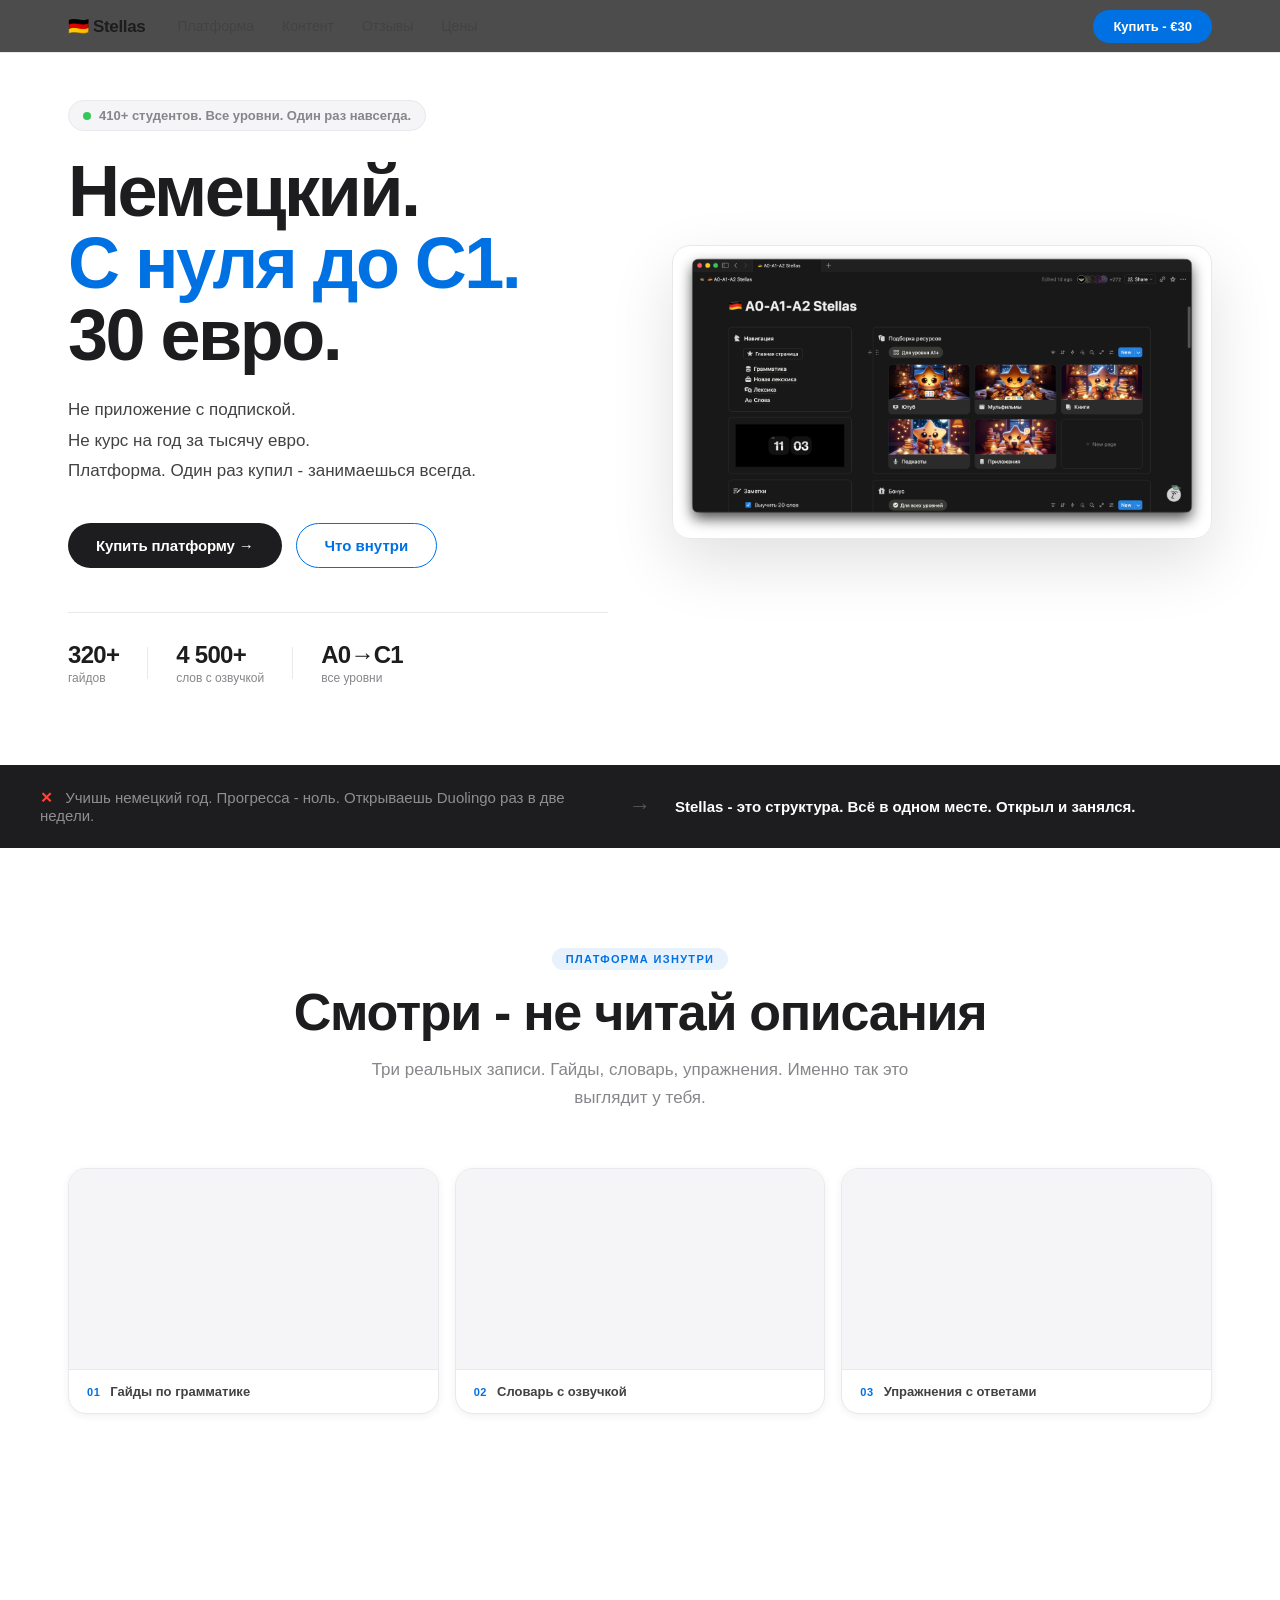
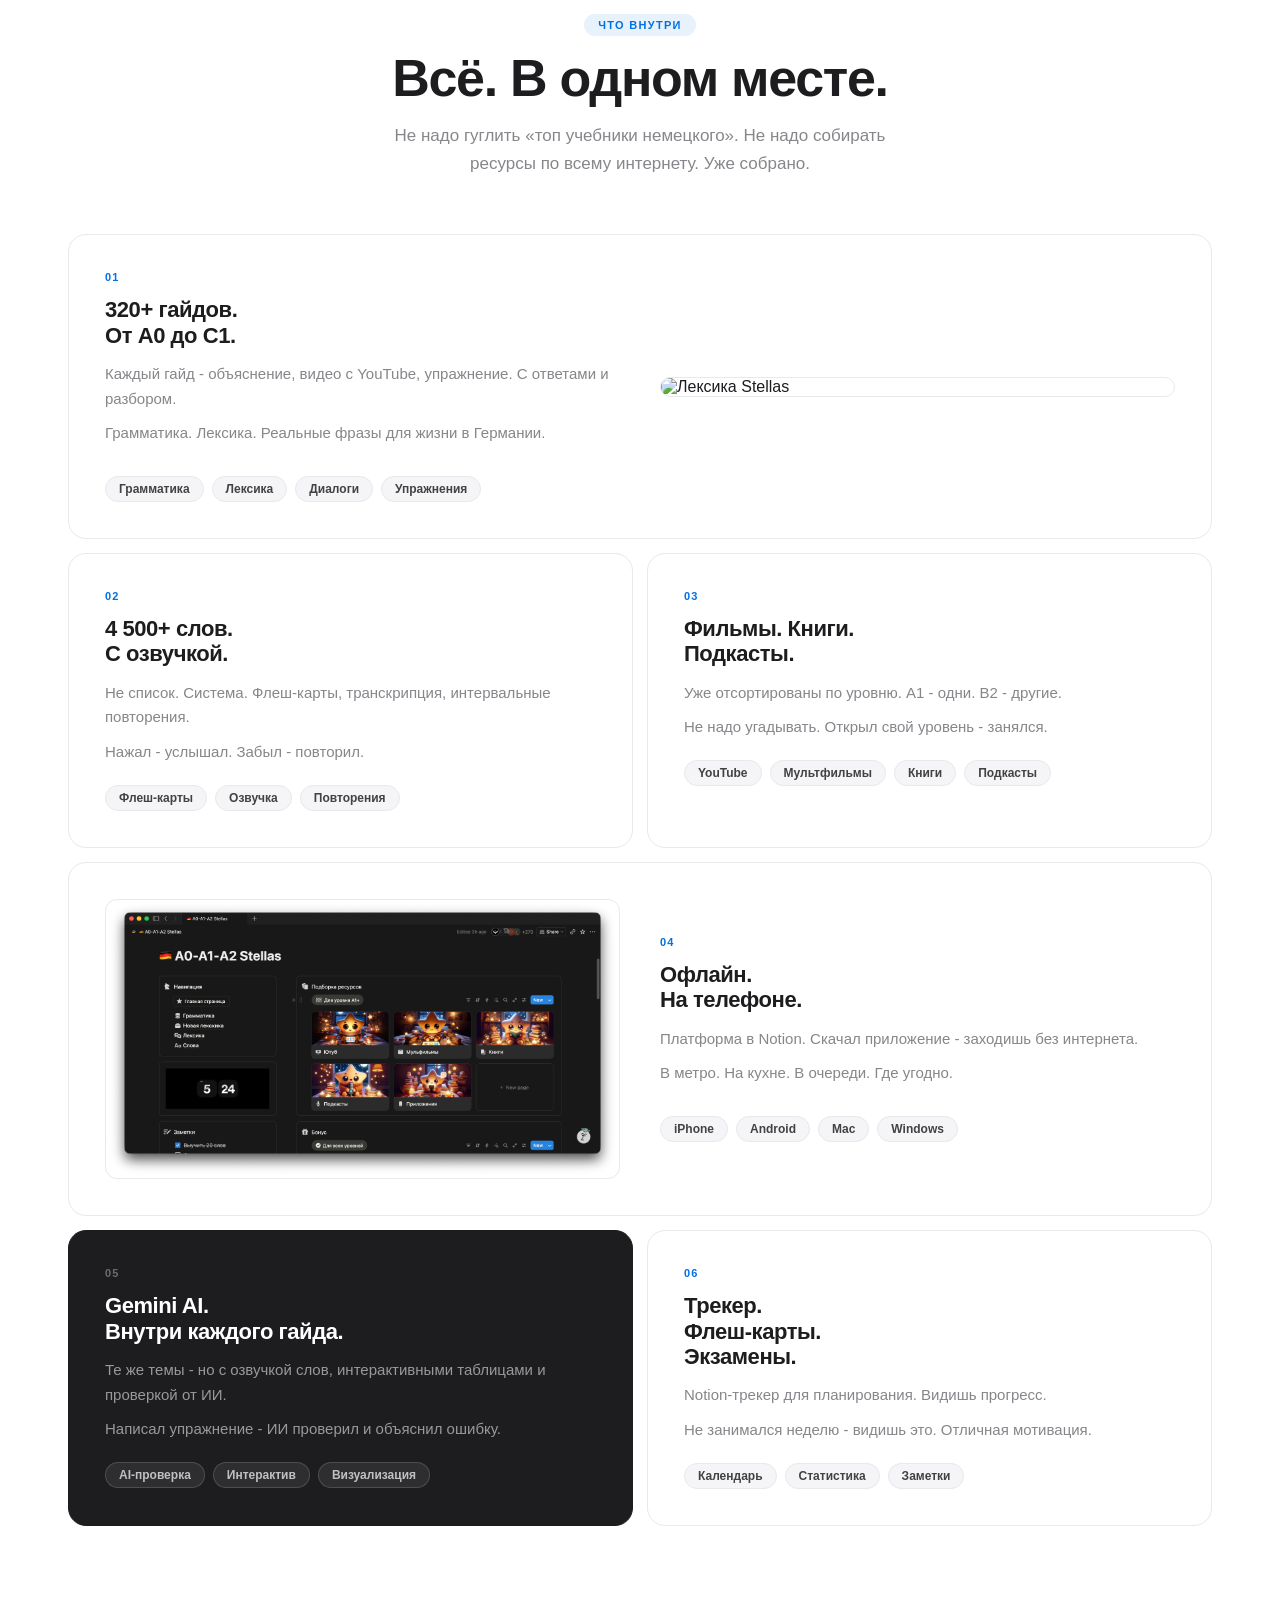
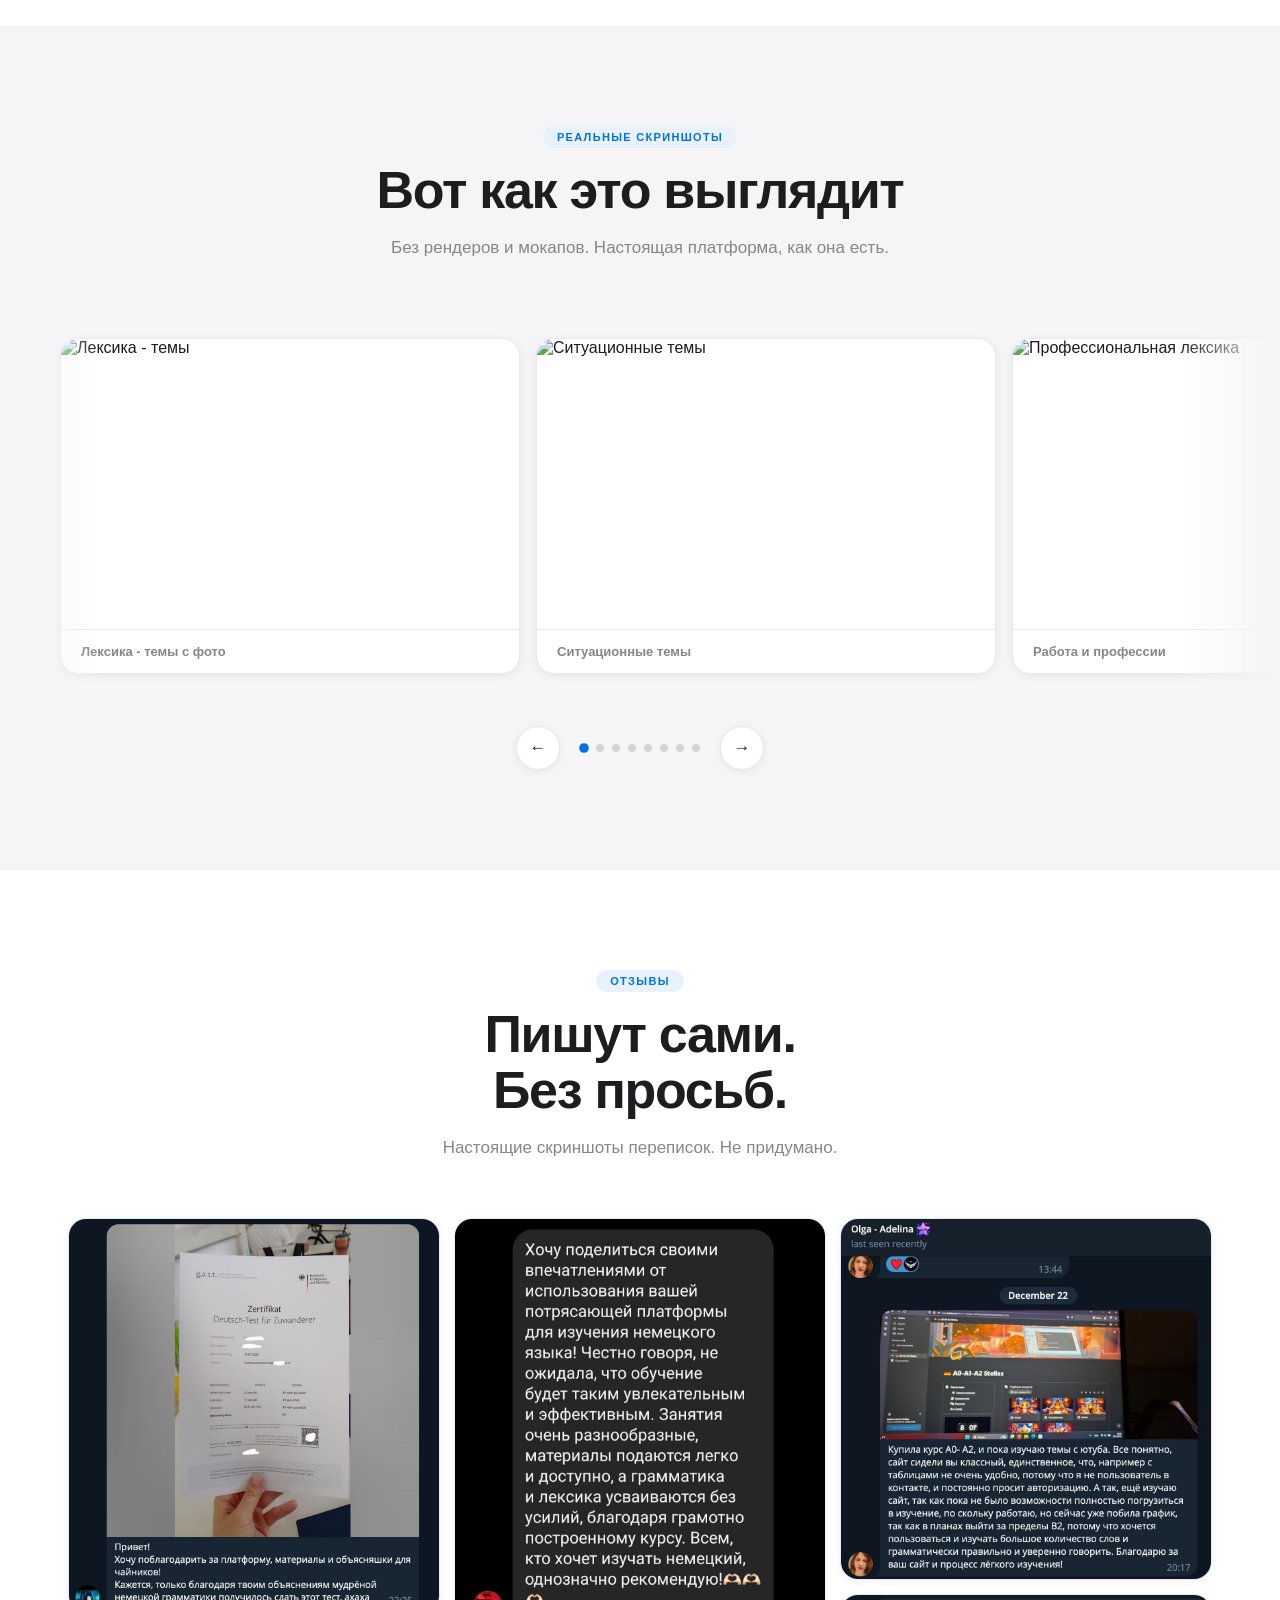
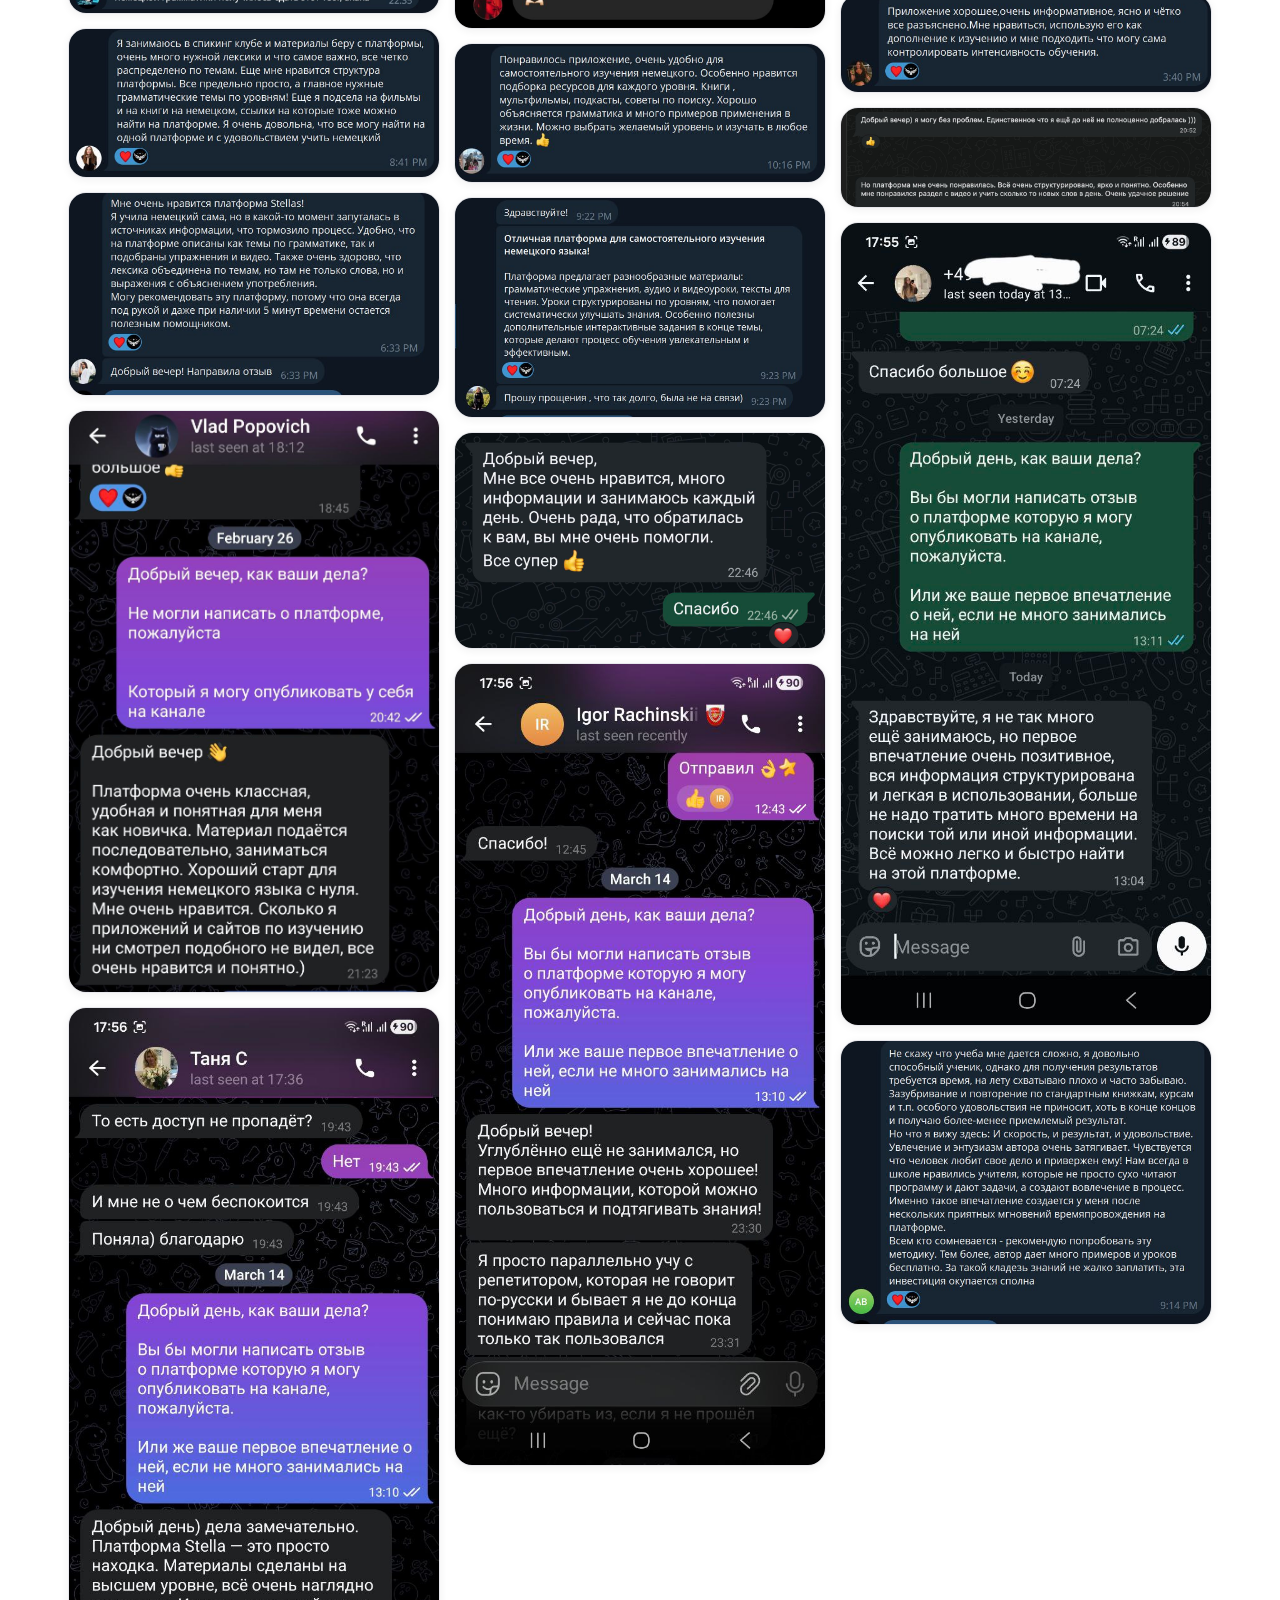
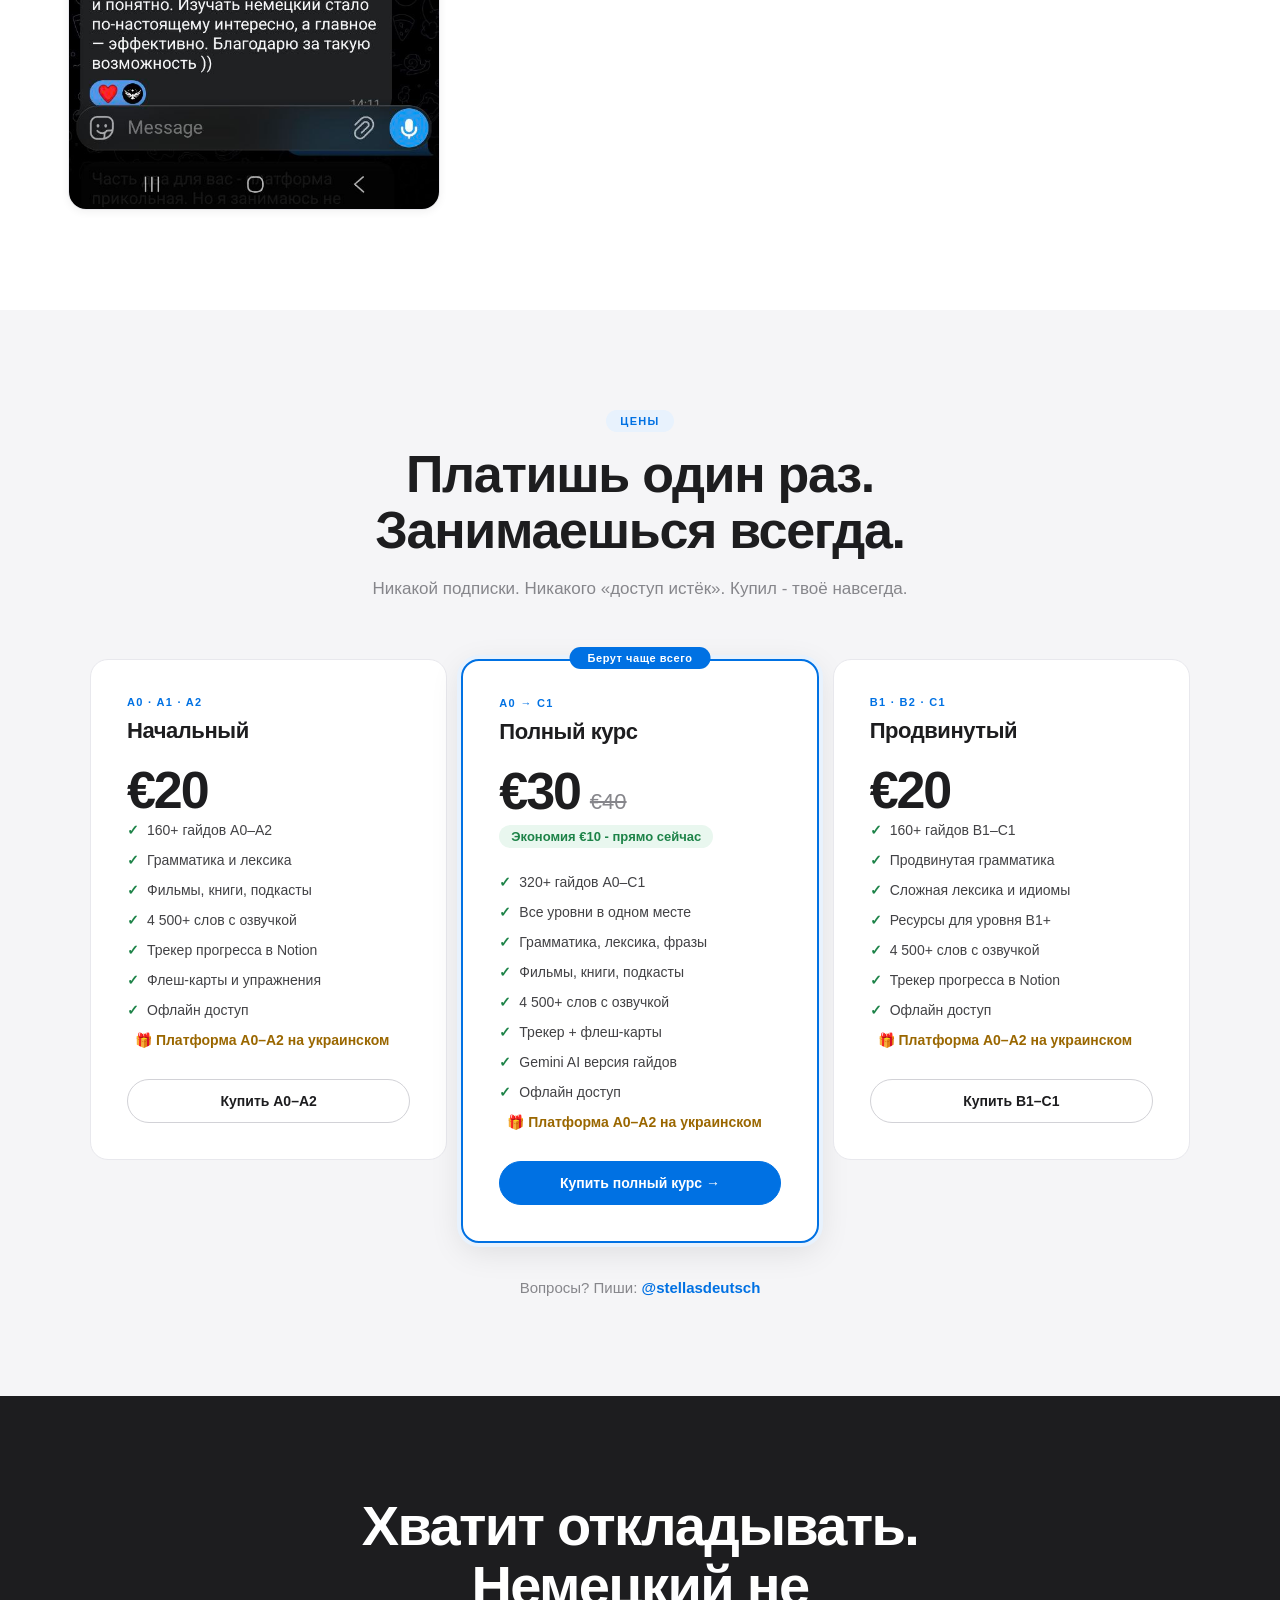
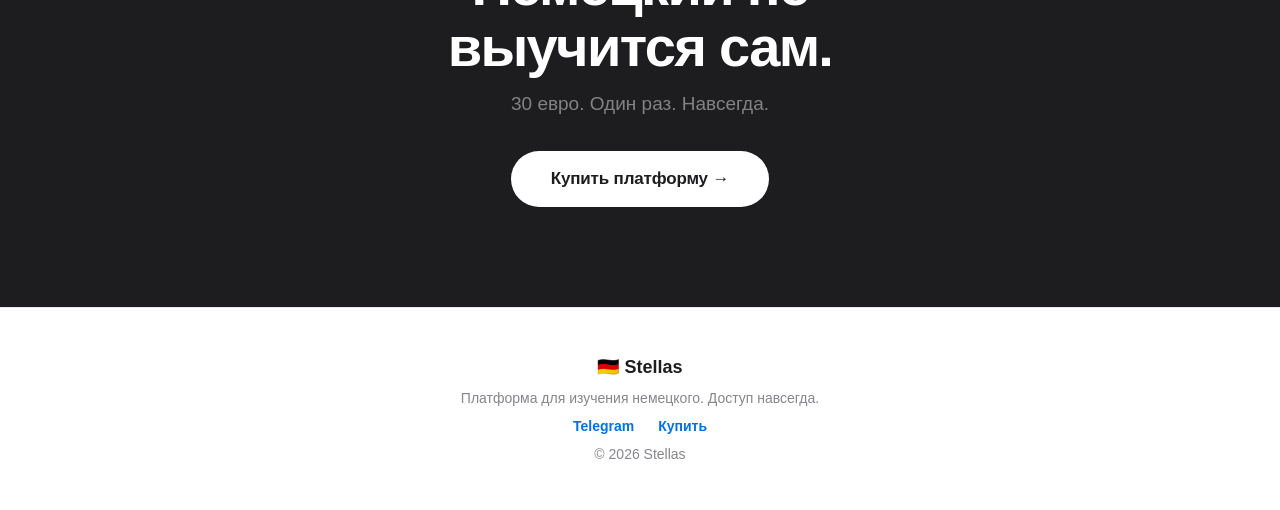
==== commit a81cc75c: "Update index.html" ====
--- a/index.html
+++ b/index.html
@@ -3,8 +3,8 @@
 <head>
   <meta charset="UTF-8" />
   <meta name="viewport" content="width=device-width, initial-scale=1.0" />
-  <title>Stellas — немецкий с нуля до C1</title>
-  <meta name="description" content="320+ гайдов, 4 500+ слов с озвучкой, фильмы и подкасты по уровню. Один раз — навсегда. 30 евро." />
+  <title>Stellas - немецкий с нуля до C1</title>
+  <meta name="description" content="320+ гайдов, 4 500+ слов с озвучкой, фильмы и подкасты по уровню. Один раз - навсегда. 30 евро." />
   <link rel="preconnect" href="https://fonts.googleapis.com" />
   <link rel="preconnect" href="https://fonts.gstatic.com" crossorigin />
   <link href="https://fonts.googleapis.com/css2?family=Inter:ital,wght@0,300;0,400;0,500;0,600;0,700;0,800;0,900;1,400&display=swap" rel="stylesheet" />
@@ -22,7 +22,7 @@
         <li><a href="#reviews">Отзывы</a></li>
         <li><a href="#pricing">Цены</a></li>
       </ul>
-      <a href="https://app.lava.top/801303618?tabId=products&sort=published" target="_blank" class="nav-cta" id="nav-buy-btn">Купить — €30</a>
+      <a href="https://app.lava.top/801303618?tabId=products&sort=published" target="_blank" class="nav-cta" id="nav-buy-btn">Купить - €30</a>
     </div>
   </nav>
 
@@ -39,7 +39,7 @@
         <p class="hero-body">
           Не приложение с подпиской.<br />
           Не курс на год за тысячу евро.<br />
-          Платформа. Один раз купил — занимаешься всегда.
+          Платформа. Один раз купил - занимаешься всегда.
         </p>
         <div class="hero-actions">
           <a href="https://app.lava.top/801303618?tabId=products&sort=published" target="_blank" class="btn-primary" id="hero-buy-btn">Купить платформу →</a>
@@ -74,11 +74,11 @@
   <section class="problem-strip" id="problem">
     <div class="problem-inner">
       <div class="problem-text">
-        <span class="problem-cross">✕</span> Учишь немецкий год. Прогресса — ноль. Открываешь Duolingo раз в две недели.
+        <span class="problem-cross">✕</span> Учишь немецкий год. Прогресса - ноль. Открываешь Duolingo раз в две недели.
       </div>
       <div class="problem-arrow">→</div>
       <div class="problem-solution">
-        Stellas — это структура. Всё в одном месте. Открыл и занялся.
+        Stellas - это структура. Всё в одном месте. Открыл и занялся.
       </div>
     </div>
   </section>
@@ -87,7 +87,7 @@
   <section class="video-section" id="video">
     <div class="section-header">
       <div class="section-label">Платформа изнутри</div>
-      <h2 class="section-title">Смотри — не читай описания</h2>
+      <h2 class="section-title">Смотри - не читай описания</h2>
       <p class="section-sub">Три реальных записи. Гайды, словарь, упражнения. Именно так это выглядит у тебя.</p>
     </div>
     <div class="video-grid">
@@ -135,7 +135,7 @@
         <div class="bento-content">
           <div class="bento-num">01</div>
           <h3>320+ гайдов.<br />От A0 до C1.</h3>
-          <p>Каждый гайд — объяснение, видео с YouTube, упражнение. С ответами и разбором.</p>
+          <p>Каждый гайд - объяснение, видео с YouTube, упражнение. С ответами и разбором.</p>
           <p>Грамматика. Лексика. Реальные фразы для жизни в Германии.</p>
           <div class="bento-tags">
             <span>Грамматика</span>
@@ -153,7 +153,7 @@
         <div class="bento-num">02</div>
         <h3>4 500+ слов.<br />С озвучкой.</h3>
         <p>Не список. Система. Флеш-карты, транскрипция, интервальные повторения.</p>
-        <p>Нажал — услышал. Забыл — повторил.</p>
+        <p>Нажал - услышал. Забыл - повторил.</p>
         <div class="bento-tags">
           <span>Флеш-карты</span>
           <span>Озвучка</span>
@@ -164,8 +164,8 @@
       <div class="bento-card" id="feature-resources">
         <div class="bento-num">03</div>
         <h3>Фильмы. Книги.<br />Подкасты.</h3>
-        <p>Уже отсортированы по уровню. A1 — одни. B2 — другие.</p>
-        <p>Не надо угадывать. Открыл свой уровень — занялся.</p>
+        <p>Уже отсортированы по уровню. A1 - одни. B2 - другие.</p>
+        <p>Не надо угадывать. Открыл свой уровень - занялся.</p>
         <div class="bento-tags">
           <span>YouTube</span>
           <span>Мультфильмы</span>
@@ -181,7 +181,7 @@
         <div class="bento-content">
           <div class="bento-num">04</div>
           <h3>Офлайн.<br />На телефоне.</h3>
-          <p>Платформа в Notion. Скачал приложение — заходишь без интернета.</p>
+          <p>Платформа в Notion. Скачал приложение - заходишь без интернета.</p>
           <p>В метро. На кухне. В очереди. Где угодно.</p>
           <div class="bento-tags">
             <span>iPhone</span>
@@ -195,8 +195,8 @@
       <div class="bento-card bento-accent" id="feature-gemini">
         <div class="bento-num bento-num-light">05</div>
         <h3>Gemini AI.<br />Внутри каждого гайда.</h3>
-        <p>Те же темы — но с озвучкой слов, интерактивными таблицами и проверкой от ИИ.</p>
-        <p>Написал упражнение — ИИ проверил и объяснил ошибку.</p>
+        <p>Те же темы - но с озвучкой слов, интерактивными таблицами и проверкой от ИИ.</p>
+        <p>Написал упражнение - ИИ проверил и объяснил ошибку.</p>
         <div class="bento-tags bento-tags-light">
           <span>AI-проверка</span>
           <span>Интерактив</span>
@@ -208,7 +208,7 @@
         <div class="bento-num">06</div>
         <h3>Трекер.<br />Флеш-карты.<br />Экзамены.</h3>
         <p>Notion-трекер для планирования. Видишь прогресс.</p>
-        <p>Не занимался неделю — видишь это. Отличная мотивация.</p>
+        <p>Не занимался неделю - видишь это. Отличная мотивация.</p>
         <div class="bento-tags">
           <span>Календарь</span>
           <span>Статистика</span>
@@ -229,8 +229,8 @@
     <div class="screenshots-slider" id="screenshots-slider">
       <div class="screenshots-track" id="screenshots-track">
         <div class="screenshot-slide">
-          <img src="платформа/Screenshot 2026-04-17 at 22.57.35.png" alt="Лексика — темы" />
-          <div class="slide-caption">Лексика — темы с фото</div>
+          <img src="платформа/Screenshot 2026-04-17 at 22.57.35.png" alt="Лексика - темы" />
+          <div class="slide-caption">Лексика - темы с фото</div>
         </div>
         <div class="screenshot-slide">
           <img src="платформа/Screenshot 2026-04-17 at 22.58.00.png" alt="Ситуационные темы" />
@@ -242,11 +242,11 @@
         </div>
         <div class="screenshot-slide">
           <img src="платформа/Screenshot 2026-04-17 at 23.03.30.png" alt="Главная A0-A2" />
-          <div class="slide-caption">Главная — A0–A2</div>
+          <div class="slide-caption">Главная - A0–A2</div>
         </div>
         <div class="screenshot-slide">
           <img src="платформа/Screenshot 2026-04-18 at 17.24.34.png" alt="Главная B1-C1" />
-          <div class="slide-caption">Главная — B1–C1</div>
+          <div class="slide-caption">Главная - B1–C1</div>
         </div>
         <div class="screenshot-slide">
           <img src="платформа/Screenshot 2026-04-17 at 23.04.12.png" alt="Трекер" />
@@ -282,7 +282,7 @@
       <!-- COLUMN 1 -->
       <div class="reviews-col">
         <div class="review-photo-card" id="review-cert">
-          <img src="reviews/photo_2025-08-21_14-51-36.jpg" alt="Сертификат B1 — студентка сдала экзамен" />
+          <img src="reviews/photo_2025-08-21_14-51-36.jpg" alt="Сертификат B1 - студентка сдала экзамен" />
         </div>
         <div class="review-photo-card" id="review-r3">
           <img src="reviews/photo_2025-03-27_22-00-14.jpg" alt="Отзыв" />
@@ -344,7 +344,7 @@
     <div class="section-header">
       <div class="section-label">Цены</div>
       <h2 class="section-title">Платишь один раз.<br />Занимаешься всегда.</h2>
-      <p class="section-sub">Никакой подписки. Никакого «доступ истёк». Купил — твоё навсегда.</p>
+      <p class="section-sub">Никакой подписки. Никакого «доступ истёк». Купил - твоё навсегда.</p>
     </div>
 
     <div class="pricing-cards">
@@ -374,7 +374,7 @@
           <div class="plan-price">€30</div>
           <div class="plan-old-price">€40</div>
         </div>
-        <div class="plan-savings">Экономия €10 — прямо сейчас</div>
+        <div class="plan-savings">Экономия €10 - прямо сейчас</div>
         <ul class="plan-features">
           <li>320+ гайдов A0–C1</li>
           <li>Все уровни в одном месте</li>
